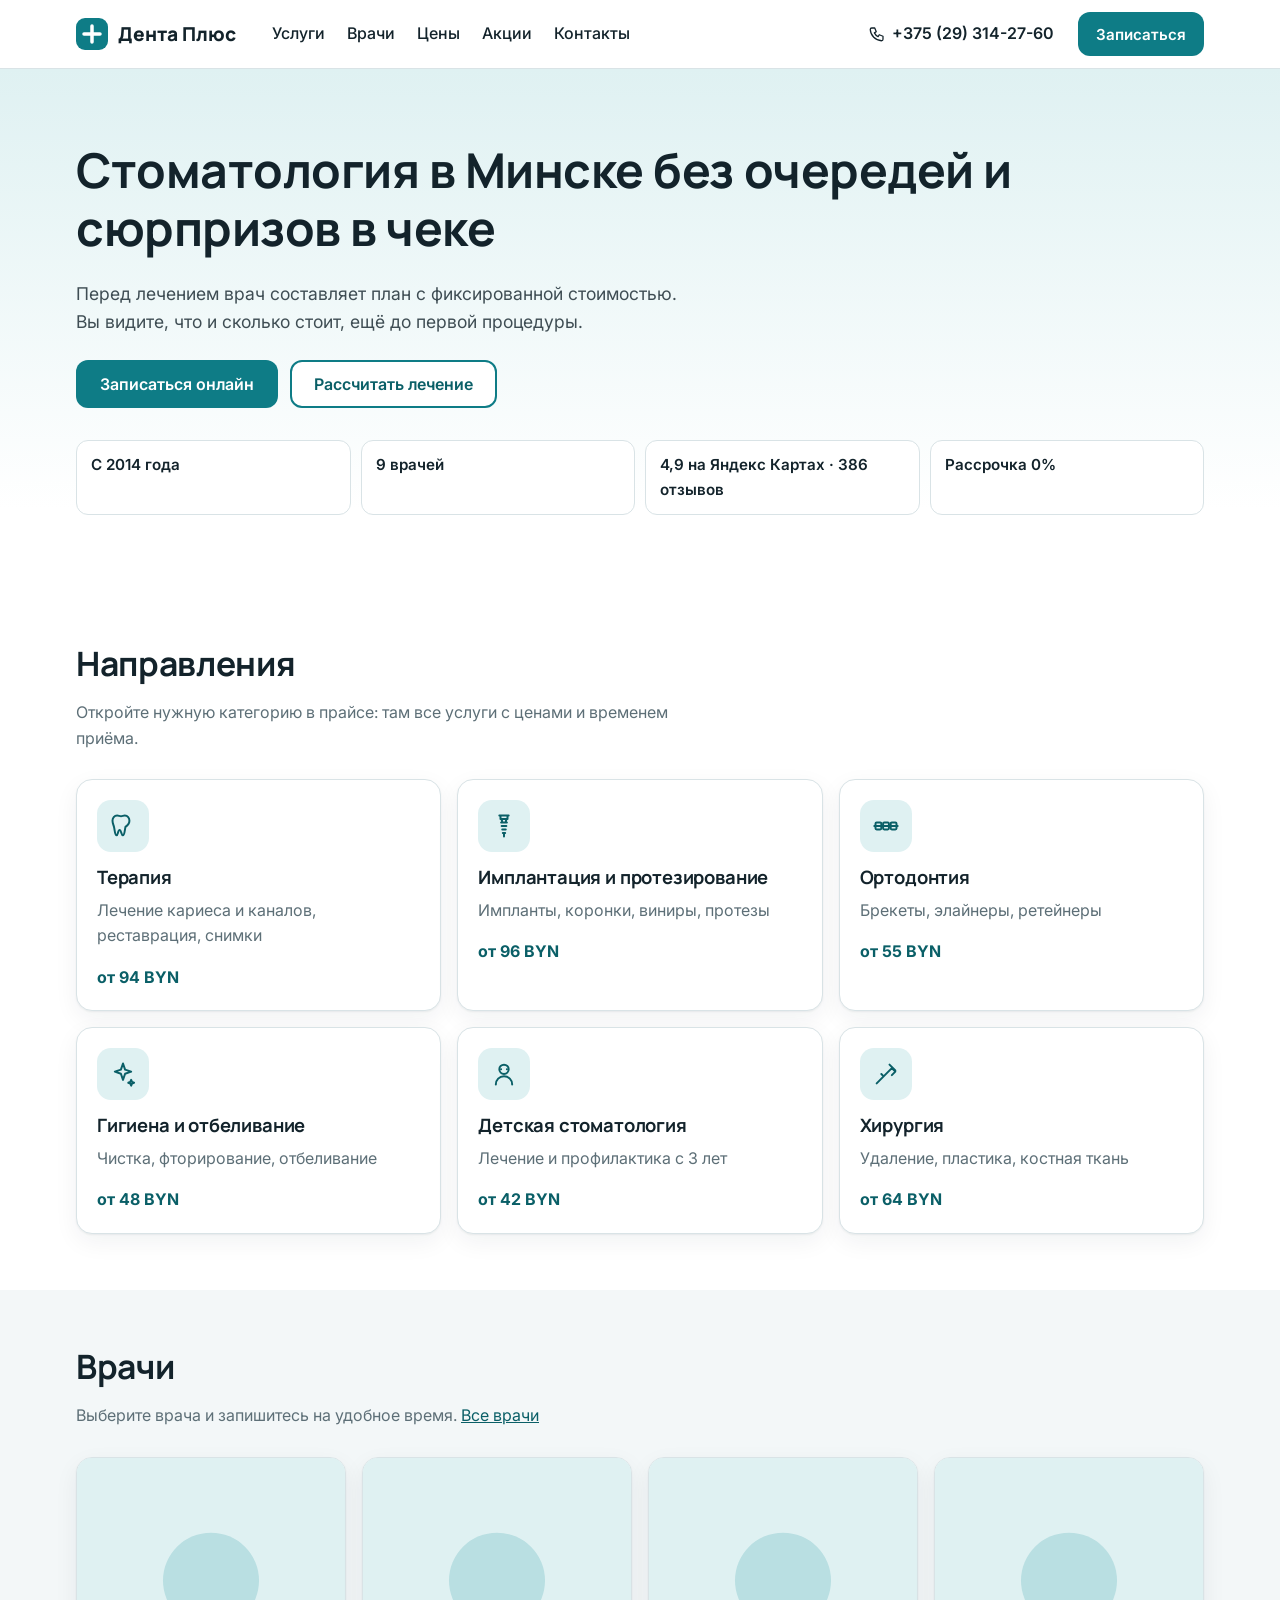
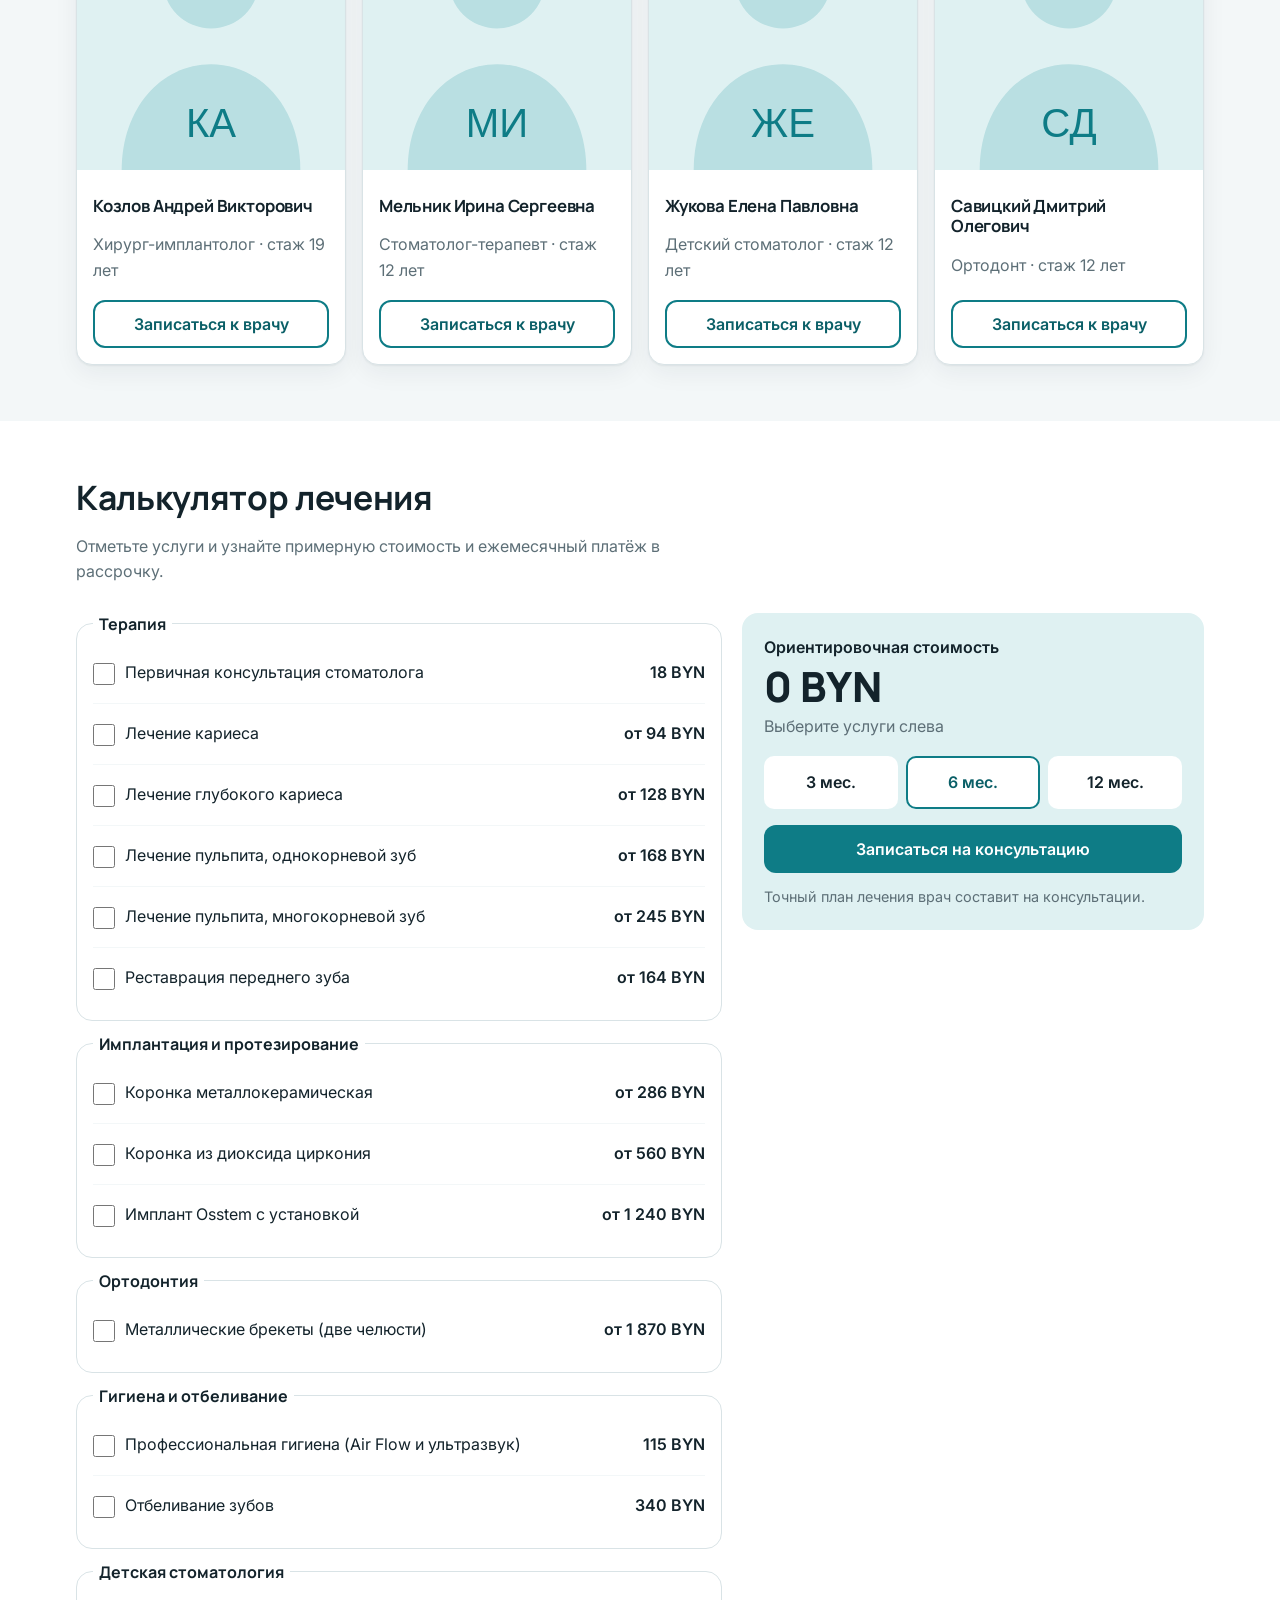
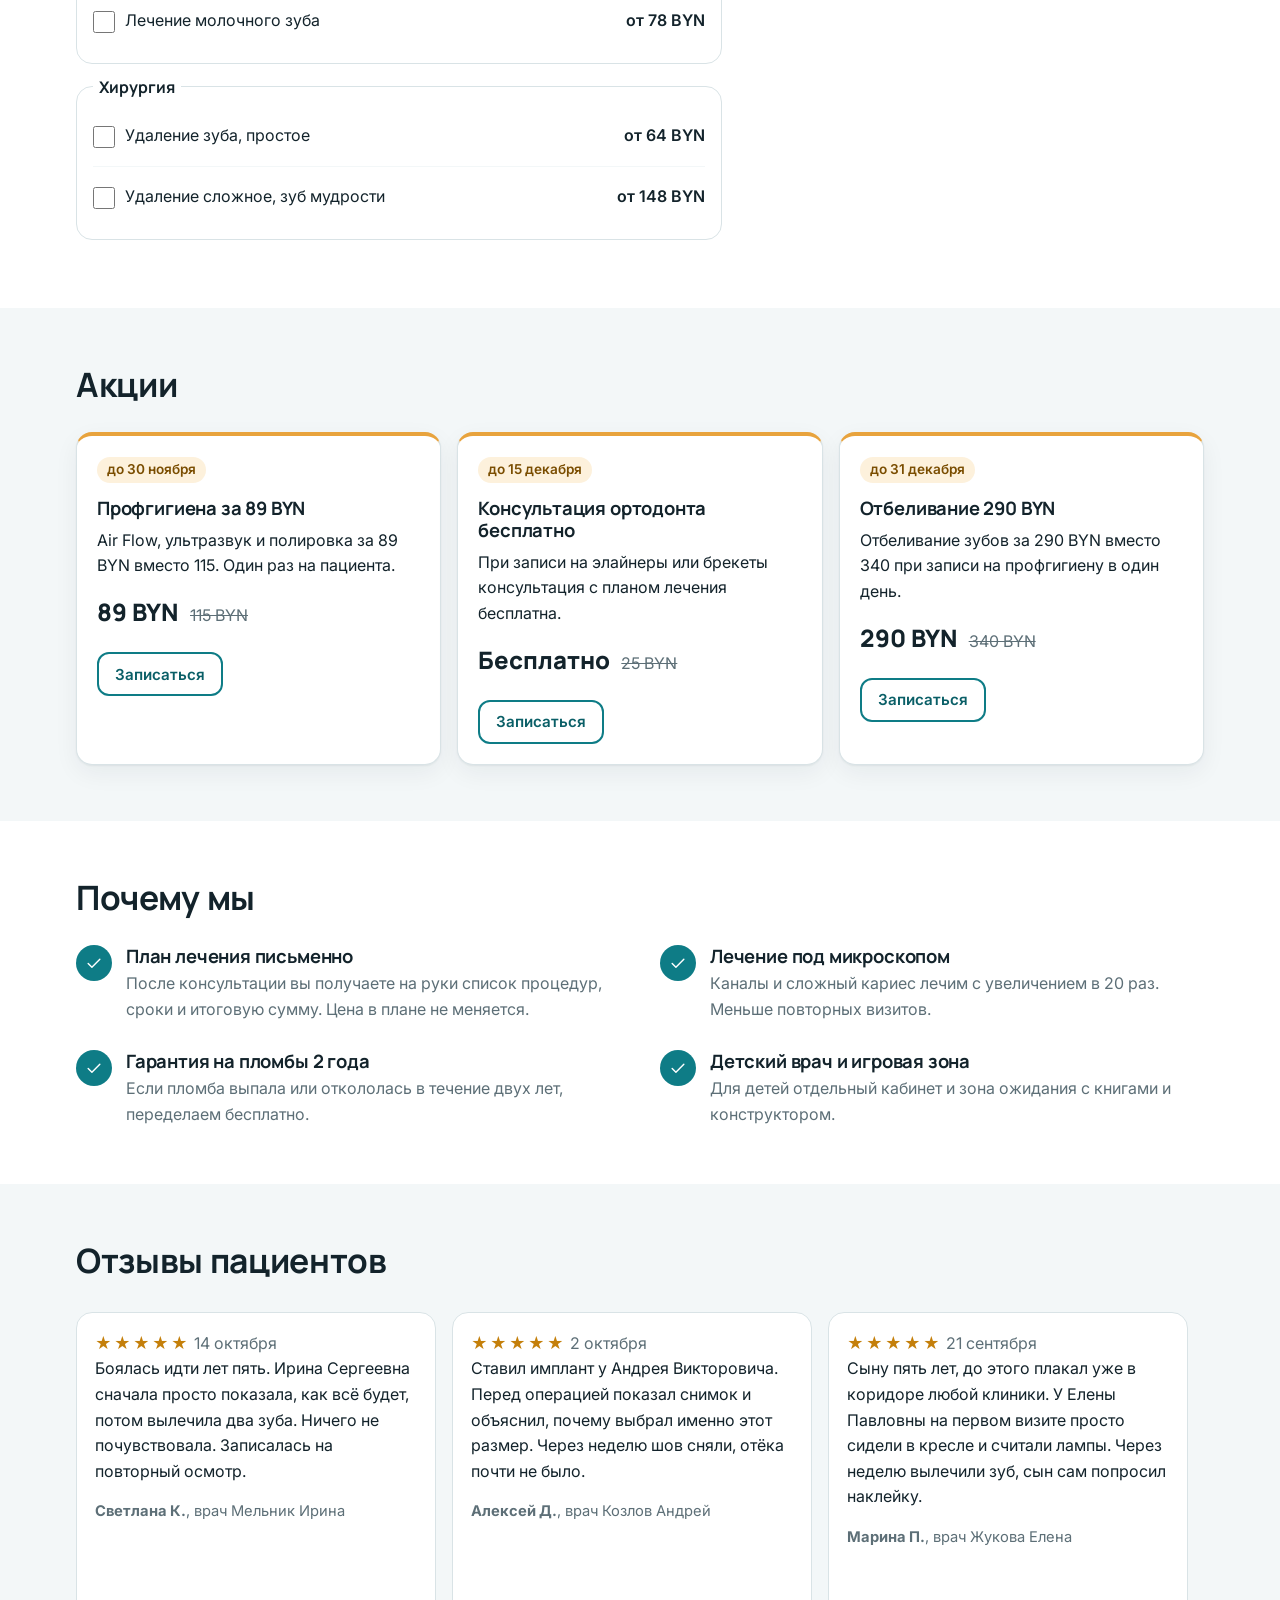
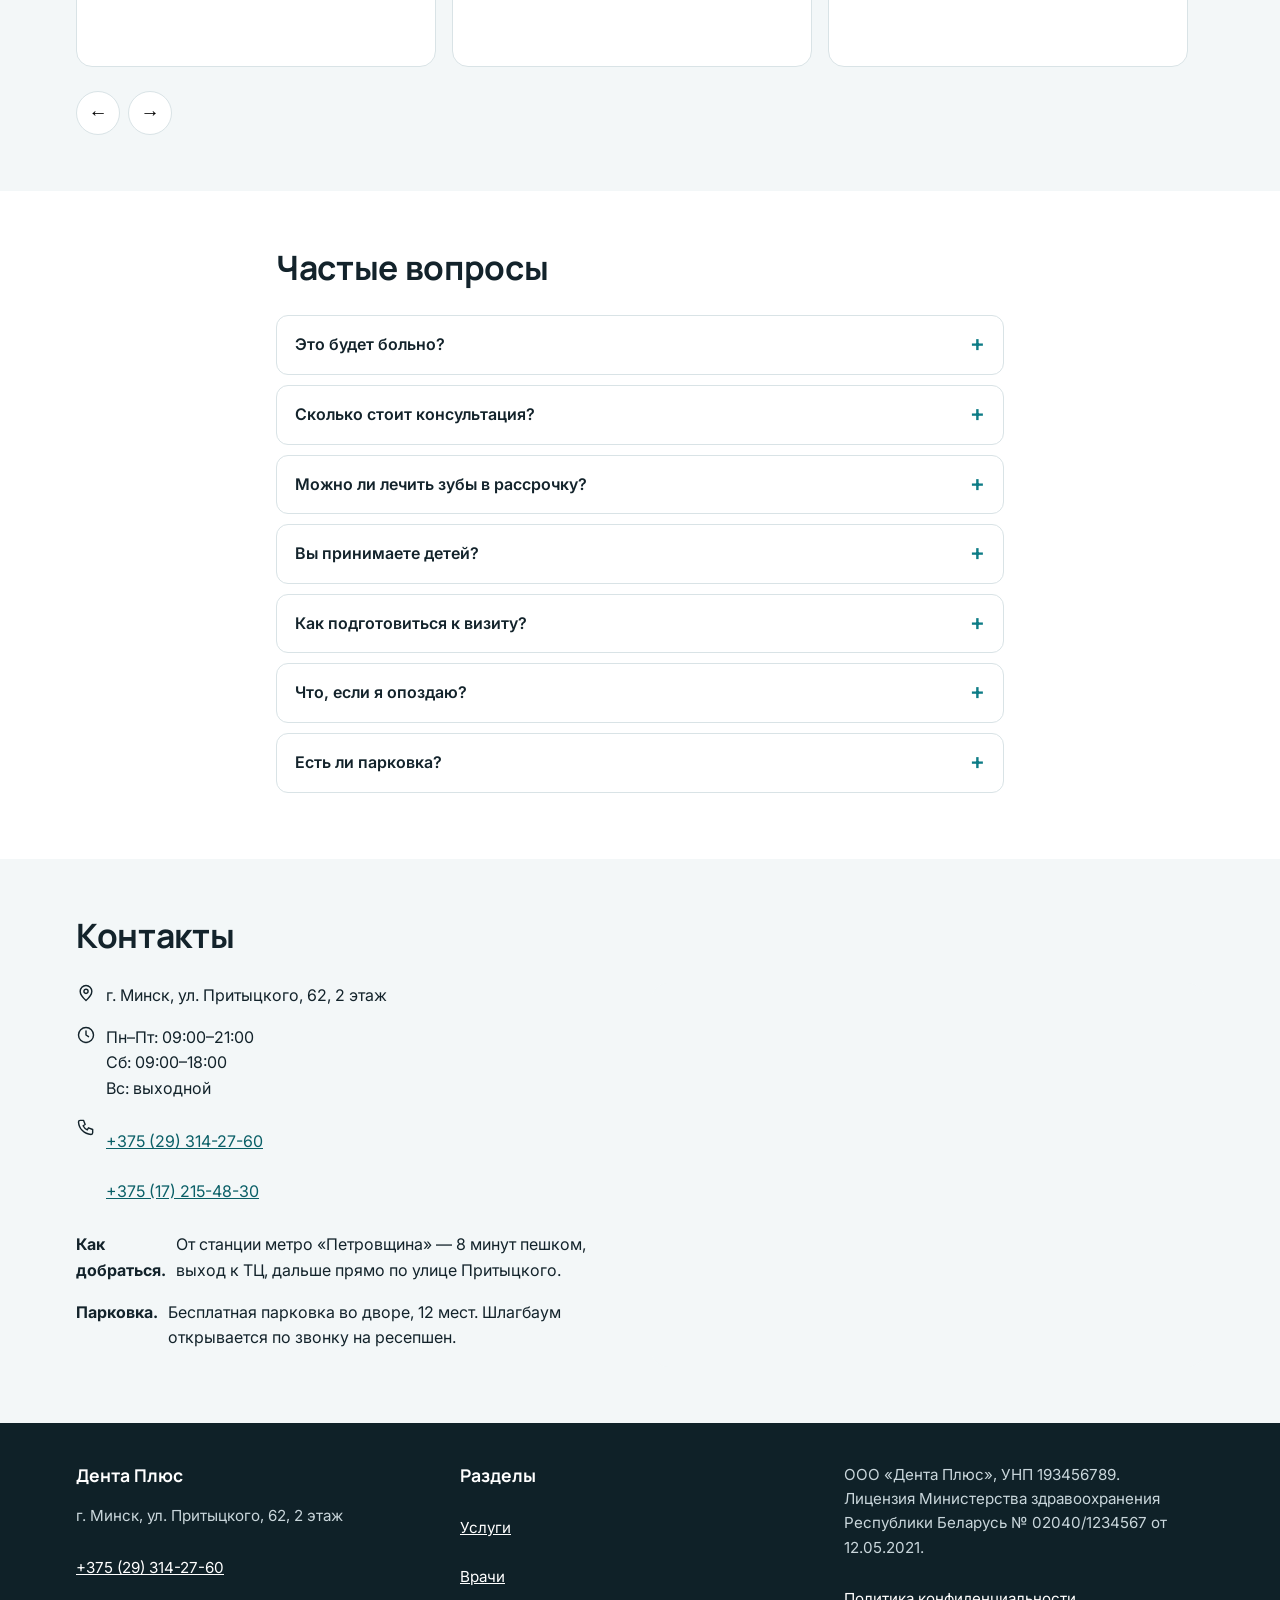
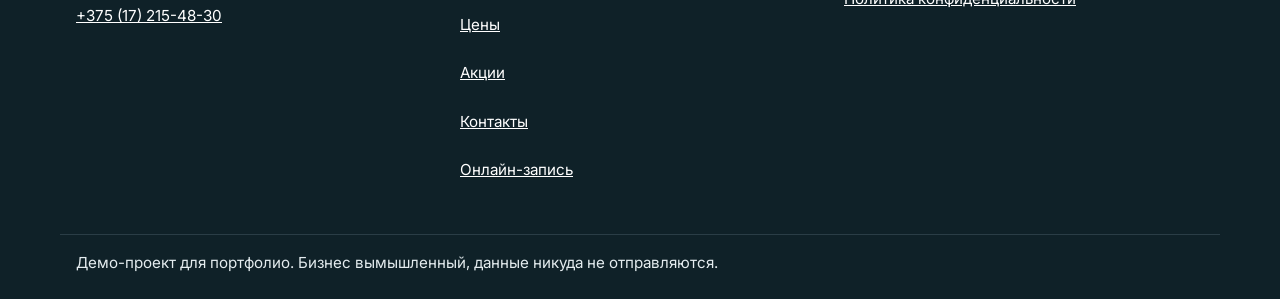
==== index.html @ 56df7155 "Дента Плюс: сайт стоматологии с онлайн-записью (демо)" ====
<!doctype html>
<html lang="ru">
<head>
<meta charset="utf-8">
<meta name="viewport" content="width=device-width, initial-scale=1">
<title>Стоматология в Минске «Дента Плюс»: запись онлайн, цены, рассрочка</title>
<meta name="description" content="Стоматологическая клиника в Минске: 9 врачей, прайс с ценами, калькулятор лечения и рассрочка 0%. Запишитесь онлайн к конкретному врачу.">
<link rel="canonical" href="https://nkorshun-dental.netlify.app/index.html">
<meta property="og:type" content="website">
<meta property="og:locale" content="ru_RU">
<meta property="og:site_name" content="Дента Плюс">
<meta property="og:title" content="Стоматология в Минске «Дента Плюс»: запись онлайн, цены, рассрочка">
<meta property="og:description" content="Стоматологическая клиника в Минске: 9 врачей, прайс с ценами, калькулятор лечения и рассрочка 0%. Запишитесь онлайн к конкретному врачу.">
<meta property="og:url" content="https://nkorshun-dental.netlify.app/index.html">
<meta property="og:image" content="https://images.unsplash.com/photo-1629909613654-28e377c37b09?auto=format&fit=crop&w=1200&h=630&q=75">
<meta name="theme-color" content="#0e7c86">
<link rel="icon" href="favicon.svg" type="image/svg+xml">
<link rel="preconnect" href="https://fonts.googleapis.com">
<link rel="preconnect" href="https://fonts.gstatic.com" crossorigin>
<link rel="stylesheet" href="https://fonts.googleapis.com/css2?family=Inter:wght@400;500;600&family=Manrope:wght@700;800&display=swap&subset=cyrillic">
<link rel="stylesheet" href="css/style.css">
<script type="application/ld+json">{"@context":"https://schema.org","@type":"Dentist","name":"Дента Плюс","url":"https://nkorshun-dental.netlify.app/","telephone":"+375293142760","address":{"@type":"PostalAddress","streetAddress":"ул. Притыцкого, 62","addressLocality":"Минск","addressCountry":"BY"},"geo":{"@type":"GeoCoordinates","latitude":53.9061,"longitude":27.4343},"openingHoursSpecification":[{"@type":"OpeningHoursSpecification","dayOfWeek":["Monday","Tuesday","Wednesday","Thursday","Friday"],"opens":"09:00","closes":"21:00"},{"@type":"OpeningHoursSpecification","dayOfWeek":"Saturday","opens":"09:00","closes":"18:00"}],"aggregateRating":{"@type":"AggregateRating","ratingValue":"4.9","reviewCount":"386"}}</script>
</head>
<body>
<div id="site-header"></div>
<main id="main">
<section class="hero">
  <div class="container">
    <h1>Стоматология в Минске без очередей и сюрпризов в чеке</h1>
    <p class="lead">Перед лечением врач составляет план с фиксированной стоимостью. Вы видите, что и сколько стоит, ещё до первой процедуры.</p>
    <div class="hero__actions">
      <a class="btn btn--primary" href="booking.html">Записаться онлайн</a>
      <a class="btn btn--outline" href="#calculator">Рассчитать лечение</a>
    </div>
    <ul class="badges">
      <li>С 2014 года</li><li>9 врачей</li><li>4,9 на Яндекс Картах · 386 отзывов</li><li>Рассрочка 0%</li>
    </ul>
  </div>
</section>
<section class="section" id="directions"><div class="container">
  <div class="section__head"><h2>Направления</h2><p class="muted">Откройте нужную категорию в прайсе: там все услуги с ценами и временем приёма.</p></div>
  <div class="grid grid--3" id="directions-list"></div>
</div></section>
<section class="section section--soft" id="doctors"><div class="container">
  <div class="section__head"><h2>Врачи</h2><p class="muted">Выберите врача и запишитесь на удобное время. <a href="doctors.html">Все врачи</a></p></div>
  <div class="grid grid--4" id="doctors-list"></div>
</div></section>
<section class="section" id="calculator"><div class="container">
  <div class="section__head"><h2>Калькулятор лечения</h2><p class="muted">Отметьте услуги и узнайте примерную стоимость и ежемесячный платёж в рассрочку.</p></div>
  <div class="calc" id="calc"></div>
</div></section>
<section class="section section--soft" id="promo"><div class="container">
  <div class="section__head"><h2>Акции</h2></div>
  <div class="grid grid--3" id="promo-list"></div>
</div></section>
<section class="section" id="why"><div class="container">
  <div class="section__head"><h2>Почему мы</h2></div>
  <ul class="why-list" id="why-list"></ul>
</div></section>
<section class="section section--soft" id="reviews"><div class="container">
  <div class="section__head"><h2>Отзывы пациентов</h2></div>
  <ul class="reviews" id="reviews-track" tabindex="0" aria-label="Отзывы, прокручивайте вбок"></ul>
  <div class="slider-nav"><button type="button" data-slide="-1" aria-label="Предыдущий отзыв">←</button><button type="button" data-slide="1" aria-label="Следующий отзыв">→</button></div>
</div></section>
<section class="section" id="faq"><div class="container" style="max-width:760px">
  <div class="section__head"><h2>Частые вопросы</h2></div>
  <div id="faq-list"></div>
</div></section>
<section class="section section--soft" id="contacts"><div class="container">
  <div class="section__head"><h2>Контакты</h2></div>
  <div class="contacts"><div class="contacts__info" id="contacts-info"></div>
  <iframe class="map" id="map" title="Карта: клиника «Дента Плюс» на улице Притыцкого" loading="lazy"></iframe></div>
</div></section>
</main>
<div id="site-footer"></div>
<script type="module" src="js/home.js"></script>
</body>
</html>
---- css/style.css ----
:root {
  --bg: #fff; --bg-soft: #f3f7f8; --text: #13232b; --muted: #5d6f77; --accent: #0e7c86; --accent-dark: #0a5f67;
  --accent-soft: #dff1f2; --warm: #e8a33d; --line: #d9e3e6; --danger: #b3261e; --radius: 16px;
  --shadow: 0 1px 2px rgba(19, 35, 43, .06), 0 8px 24px rgba(19, 35, 43, .06);
  --font-head: 'Manrope', system-ui, sans-serif; --font: 'Inter', system-ui, sans-serif;
}
*, *::before, *::after { box-sizing: border-box; }
html { scroll-behavior: smooth; scroll-padding-top: 84px; -webkit-text-size-adjust: 100%; }
body { margin: 0; font: 16px/1.6 var(--font); color: var(--text); background: var(--bg); overflow-x: hidden; }
img { max-width: 100%; height: auto; display: block; }
h1, h2, h3, h4 { font-family: var(--font-head); font-weight: 700; line-height: 1.2; margin: 0 0 .5em; letter-spacing: -.01em; }
h1 { font-size: clamp(1.9rem, 6vw, 3rem); }
h2 { font-size: clamp(1.5rem, 4vw, 2.1rem); }
h3, .h3 { font-size: 1.15rem; font-family: var(--font-head); font-weight: 700; margin: 1.4em 0 .5em; }
.h4 { font-size: 1rem; font-family: var(--font-head); }
p { margin: 0 0 1em; }
a { color: var(--accent-dark); }
.muted { color: var(--muted); }
.lead { font-size: 1.1rem; color: var(--muted); }
.container { width: 100%; max-width: 1160px; margin: 0 auto; padding: 0 16px; }
.section { padding: 56px 0; }
.section--soft { background: var(--bg-soft); }
.section--tight { padding: 32px 0 0; }
.section__head { max-width: 640px; margin-bottom: 28px; }
.icon { flex: none; }
:focus-visible { outline: 3px solid var(--accent); outline-offset: 2px; border-radius: 4px; }
.skip { position: absolute; left: -999px; top: 8px; background: var(--accent); color: #fff; padding: 12px 14px; z-index: 100; border-radius: 8px; }
.skip:focus { left: 8px; }

/* кнопки */
.btn { display: inline-flex; align-items: center; justify-content: center; gap: 8px; min-height: 48px; padding: 0 22px; border-radius: 12px; border: 2px solid transparent; font: 600 1rem var(--font); text-decoration: none; cursor: pointer; transition: background .15s, color .15s, border-color .15s; }
.btn--primary { background: var(--accent); color: #fff; }
.btn--primary:hover { background: var(--accent-dark); }
.btn--outline { background: #fff; color: var(--accent-dark); border-color: var(--accent); }
.btn--outline:hover { background: var(--accent-soft); }
.btn--sm { min-height: 44px; padding: 0 16px; font-size: .95rem; }
.btn--block { width: 100%; }
.btn[disabled] { background: #e3eaec; color: #6a7a81; border-color: transparent; cursor: not-allowed; }
.link-btn { background: none; border: 0; padding: 0; font: inherit; color: var(--accent-dark); text-decoration: underline; cursor: pointer; }

/* шапка */
.header { position: sticky; top: 0; z-index: 50; background: rgba(255, 255, 255, .96); border-bottom: 1px solid var(--line); backdrop-filter: blur(8px); }
.header__row { display: flex; align-items: center; gap: 12px; min-height: 68px; }
.logo { display: flex; align-items: center; gap: 10px; font: 800 1.2rem var(--font-head); color: var(--text); text-decoration: none; margin-right: auto; }
.nav { display: none; position: absolute; top: 100%; left: 0; right: 0; background: #fff; border-bottom: 1px solid var(--line); padding: 8px 16px 16px; flex-direction: column; }
.nav.is-open { display: flex; }
.nav a { padding: 12px 4px; color: var(--text); text-decoration: none; font-weight: 500; border-bottom: 1px solid var(--bg-soft); }
.nav a[aria-current="page"], .nav a:hover { color: var(--accent-dark); }
.header__phone { display: none; align-items: center; gap: 6px; color: var(--text); text-decoration: none; font-weight: 600; white-space: nowrap; }
.header__cta { display: none; }
.burger { width: 44px; height: 44px; border: 0; background: none; display: grid; place-content: center; gap: 5px; cursor: pointer; }
.burger span { width: 24px; height: 2px; background: var(--text); border-radius: 2px; }
@media (min-width: 480px) { .header__cta { display: inline-flex; } }
@media (min-width: 1024px) {
  .burger { display: none; }
  .nav, .nav.is-open { display: flex; position: static; flex-direction: row; gap: 22px; border: 0; padding: 0; background: none; }
  .nav a { border: 0; padding: 8px 0; }
  .logo { margin-right: 0; }
  .header__row { gap: 24px; }
  .nav { margin-right: auto; margin-left: 12px; }
  .header__phone { display: flex; }
}

/* hero */
.hero { padding: 40px 0 48px; background: linear-gradient(180deg, var(--accent-soft), #fff 85%); }
.hero p.lead { max-width: 620px; color: var(--text); opacity: .8; }
.hero__actions { display: flex; flex-wrap: wrap; gap: 12px; margin: 24px 0 32px; }
.badges { display: grid; grid-template-columns: 1fr 1fr; gap: 10px; list-style: none; padding: 0; margin: 0; }
.badges li { background: #fff; border: 1px solid var(--line); border-radius: 12px; padding: 12px 14px; font-weight: 600; font-size: .95rem; }
@media (min-width: 768px) { .badges { grid-template-columns: repeat(4, 1fr); } .hero { padding: 72px 0; } }

/* карточки */
.grid { display: grid; gap: 16px; }
@media (min-width: 480px) { .grid--3, .grid--4 { grid-template-columns: repeat(2, 1fr); } }
@media (min-width: 768px) { .grid--3 { grid-template-columns: repeat(3, 1fr); } .grid--4 { grid-template-columns: repeat(2, 1fr); } }
@media (min-width: 1024px) { .grid--4 { grid-template-columns: repeat(4, 1fr); } }
.card { background: #fff; border: 1px solid var(--line); border-radius: var(--radius); padding: 20px; box-shadow: var(--shadow); }
.card h3 { margin-top: 0; }
.card--link { text-decoration: none; color: inherit; display: block; transition: transform .15s, border-color .15s; }
.card--link:hover { border-color: var(--accent); transform: translateY(-2px); }
.card__icon { display: grid; place-items: center; width: 52px; height: 52px; border-radius: 14px; background: var(--accent-soft); color: var(--accent-dark); margin-bottom: 14px; }
.card__price { font-weight: 700; color: var(--accent-dark); margin: 8px 0 0; }
.doc { padding: 0 0 16px; overflow: hidden; display: flex; flex-direction: column; }
.doc > *:not(.doc__photo) { margin-left: 16px; margin-right: 16px; }
.doc__photo { width: 100%; aspect-ratio: 6 / 7; object-fit: cover; background: var(--accent-soft); }
.doc h2, .doc h3 { margin: 14px 16px 4px; font-size: 1.05rem; }
.doc h2 a, .doc h3 a { color: var(--text); text-decoration: none; }
.doc .btn { margin-top: auto; width: calc(100% - 32px); }
.doc p { flex: 1; }
.doc__photo--big { border-radius: var(--radius); max-width: 420px; }
.promo { border-top: 4px solid var(--warm); }
.promo__until { display: inline-block; background: #fdf1dc; color: #7a4d00; font-weight: 600; font-size: .85rem; padding: 2px 10px; border-radius: 999px; }
.promo__price { font: 800 1.5rem var(--font-head); }
.promo__price s { font: 400 1rem var(--font); color: var(--muted); margin-left: 6px; }
.why-list { list-style: none; padding: 0; margin: 0; display: grid; gap: 20px; }
.why { display: flex; gap: 14px; }
.why h3 { margin: 0 0 4px; }
.why p { margin: 0; color: var(--muted); }
.why__check { flex: none; display: grid; place-items: center; width: 36px; height: 36px; border-radius: 50%; background: var(--accent); color: #fff; }
@media (min-width: 768px) { .why-list { grid-template-columns: 1fr 1fr; gap: 28px 40px; } }

/* калькулятор */
.calc { display: grid; gap: 20px; }
.calc__group { border: 1px solid var(--line); border-radius: var(--radius); padding: 8px 16px 12px; margin: 0 0 12px; background: #fff; min-width: 0; }
.calc__group legend { font: 700 1rem var(--font-head); padding: 0 6px; }
.calc__row { display: grid; grid-template-columns: 1fr auto; gap: 4px 12px; align-items: center; padding: 8px 0; border-top: 1px solid var(--bg-soft); }
.calc__row:first-of-type { border-top: 0; }
.calc__price { font-weight: 600; white-space: nowrap; }
.qty { grid-column: 1 / -1; display: inline-flex; align-items: center; gap: 4px; }
.qty[hidden] { display: none; }
.qty button { width: 44px; height: 44px; border-radius: 10px; border: 1px solid var(--line); background: #fff; font-size: 1.2rem; cursor: pointer; }
.qty output { min-width: 32px; text-align: center; font-weight: 700; }
.check { display: flex; gap: 10px; align-items: center; min-height: 44px; cursor: pointer; }
.check input { width: 22px; height: 22px; margin: 2px 0 0; accent-color: var(--accent); flex: none; }
.calc__result { background: var(--accent-soft); border-radius: var(--radius); padding: 22px; align-self: start; }
.calc__label { margin: 0; font-weight: 600; }
.calc__total { font: 800 2.6rem/1.1 var(--font-head); margin: 4px 0; }
.calc__months { display: grid; grid-template-columns: repeat(3, 1fr); gap: 8px; margin: 16px 0; }
.seg { cursor: pointer; }
.seg input { position: absolute; opacity: 0; }
.seg span { display: block; text-align: center; padding: 12px 4px; min-height: 44px; box-sizing: border-box; border-radius: 10px; background: #fff; border: 2px solid transparent; font-weight: 600; }
.seg input:checked + span { border-color: var(--accent); color: var(--accent-dark); }
.seg input:focus-visible + span { outline: 3px solid var(--accent); outline-offset: 2px; }
.calc__monthly { font: 700 1.5rem var(--font-head); margin: 0 0 4px; }
.calc__monthly small { font: 400 .9rem var(--font); }
.calc__hint { font-size: .9rem; margin: 12px 0 0; }
@media (min-width: 1024px) { .calc { grid-template-columns: 1.4fr 1fr; align-items: start; } .calc__result { position: sticky; top: 90px; } }

/* отзывы */
.reviews { display: flex; gap: 16px; overflow-x: auto; scroll-snap-type: x mandatory; padding: 4px 2px 16px; list-style: none; margin: 0; scrollbar-width: thin; }
.review { flex: 0 0 min(86%, 360px); scroll-snap-align: start; background: #fff; border: 1px solid var(--line); border-radius: var(--radius); padding: 18px; }
.reviews-grid { list-style: none; padding: 0; margin: 0; display: grid; gap: 16px; }
@media (min-width: 768px) { .reviews-grid { grid-template-columns: 1fr 1fr; } }
.review__who { font-size: .92rem; color: var(--muted); margin: 0; }
.review__reply { background: var(--bg-soft); border-radius: 10px; padding: 10px 12px; font-size: .92rem; margin: 10px 0 0; }
.stars { color: #c47f0a; letter-spacing: 2px; }
.slider-nav { display: flex; gap: 8px; margin-top: 8px; }
.slider-nav button { width: 44px; height: 44px; border-radius: 50%; border: 1px solid var(--line); background: #fff; font-size: 1.2rem; cursor: pointer; }

/* FAQ */
.faq { border: 1px solid var(--line); border-radius: 12px; background: #fff; margin-bottom: 10px; }
.faq summary { cursor: pointer; padding: 16px 18px; font-weight: 600; list-style: none; display: flex; justify-content: space-between; gap: 12px; }
.faq summary::after { content: '+'; font-size: 1.4rem; line-height: 1; color: var(--accent); }
.faq[open] summary::after { content: '−'; }
.faq p { padding: 0 18px; margin: 0 0 16px; color: var(--muted); }

/* контакты */
.contacts { display: grid; gap: 24px; }
.contacts__info p { display: flex; gap: 10px; align-items: flex-start; }
.contacts__info p > span { flex: 1; }
.map { width: 100%; height: 320px; border: 0; border-radius: var(--radius); background: var(--bg-soft); }
@media (min-width: 768px) { .contacts { grid-template-columns: 1fr 1fr; } .map { height: 100%; min-height: 360px; } }

/* футер */
.footer { background: #0f2128; color: #c9d6db; padding: 40px 0 24px; font-size: .95rem; }
.footer a, .footer .link-btn { color: #fff; }
.footer__grid { display: grid; gap: 24px; }
.footer__title { font: 700 1.1rem var(--font-head); color: #fff; }
.footer__demo { border-top: 1px solid #2a3d46; margin-top: 24px; padding-top: 16px; color: #e4ecef; }
.footer__demo p { margin: 0; }
@media (min-width: 768px) { .footer__grid { grid-template-columns: repeat(3, 1fr); } }
.modal { max-width: 520px; width: calc(100% - 32px); border: 0; border-radius: var(--radius); padding: 24px; }
.modal::backdrop { background: rgba(19, 35, 43, .5); }

/* внутренние страницы */
.page-head { background: var(--bg-soft); padding: 36px 0 28px; }
.page-head p { margin: 0; }
.page-body { padding: 28px 0 64px; }
.toolbar { display: grid; gap: 12px; margin-bottom: 20px; }
@media (min-width: 768px) { .toolbar { grid-template-columns: 2fr 1fr; } }
.field { margin: 0 0 18px; border: 0; padding: 0; min-width: 0; }
.field label, .field legend { display: block; font-weight: 600; margin-bottom: 6px; padding: 0; }
.field .check { font-weight: 400; }
input[type="text"], input[type="search"], input[type="tel"], input[type="date"], select, textarea { width: 100%; min-height: 48px; padding: 10px 14px; border: 1.5px solid #9fb2b9; border-radius: 12px; font: inherit; background: #fff; color: var(--text); }
textarea { resize: vertical; }
input[aria-invalid="true"] { border-color: var(--danger); }
.error { color: var(--danger); font-size: .9rem; margin: 4px 0 0; min-height: 0; }
.error:empty { display: none; }
.counter { display: block; text-align: right; font-size: .85rem; color: var(--muted); }
.radio { display: inline-flex; align-items: center; gap: 8px; margin-right: 18px; font-weight: 400 !important; min-height: 40px; }
.radio input { width: 20px; height: 20px; accent-color: var(--accent); }
.cat { border: 1px solid var(--line); border-radius: var(--radius); margin-bottom: 12px; background: #fff; }
.cat > summary { cursor: pointer; padding: 16px 18px; font: 700 1.1rem var(--font-head); display: flex; justify-content: space-between; }
.prices { list-style: none; margin: 0; padding: 0 18px 8px; }
.price-row { display: grid; grid-template-columns: 1fr auto; gap: 6px 14px; align-items: center; padding: 12px 0; border-top: 1px solid var(--bg-soft); }
.price-row p { margin: 0; }
.price-row__name { font-weight: 500; }
.price-row__price { font-weight: 700; white-space: nowrap; text-align: right; }
.price-row .btn { grid-column: 1 / -1; }
@media (min-width: 768px) { .price-row { grid-template-columns: 1fr 140px auto; } .price-row .btn { grid-column: auto; } }
mark { background: #fbe3b0; color: inherit; border-radius: 3px; padding: 0 1px; }
.empty, .empty-inline { text-align: center; padding: 40px 16px; background: var(--bg-soft); border-radius: var(--radius); }
.empty-inline { padding: 20px; }
.doc-page { display: grid; gap: 28px; margin-bottom: 8px; }
@media (min-width: 768px) { .doc-page { grid-template-columns: 340px 1fr; } }
.plain { padding-left: 20px; margin: 0 0 1em; }
.plain--muted { color: var(--muted); }
.chips { list-style: none; padding: 0; margin: 0 0 1em; display: flex; flex-wrap: wrap; gap: 8px; }
.chip { display: inline-block; padding: 10px 14px; border-radius: 999px; background: var(--accent-soft); color: var(--accent-dark); text-decoration: none; font-weight: 600; }

/* запись */
.stepper { display: flex; list-style: none; margin: 0 0 24px; padding: 0; gap: 6px; }
.stepper li { flex: 1; display: flex; flex-direction: column; align-items: center; gap: 6px; text-align: center; font-size: .82rem; color: var(--muted); border-top: 4px solid var(--line); padding-top: 8px; }
.stepper li.is-current { border-color: var(--accent); color: var(--text); font-weight: 600; }
.stepper li.is-done { border-color: var(--accent); }
.stepper__n { display: none; }
.panel { max-width: 760px; margin: 0 auto; background: #fff; border: 1px solid var(--line); border-radius: var(--radius); padding: 20px; box-shadow: var(--shadow); }
.panel h2:focus { outline: none; }
.opt-group { border: 0; padding: 0; margin: 0 0 16px; min-width: 0; }
.opt-group legend { font: 700 .95rem var(--font-head); color: var(--muted); margin-bottom: 8px; padding: 0; }
.opt { width: 100%; display: flex; align-items: center; justify-content: space-between; gap: 12px; text-align: left; padding: 12px 14px; margin-bottom: 8px; background: #fff; border: 1.5px solid var(--line); border-radius: 12px; font: inherit; color: inherit; cursor: pointer; }
.opt:hover { border-color: var(--accent); }
.opt[aria-pressed="true"] { border-color: var(--accent); background: var(--accent-soft); box-shadow: inset 0 0 0 1px var(--accent); }
.opt__main { min-width: 0; overflow-wrap: anywhere; }
.opt__main small { display: block; color: var(--muted); font-size: .88rem; }
.opt__price { font-weight: 700; white-space: nowrap; }
.opt--doc { justify-content: flex-start; }
.avatar { flex: none; width: 56px; height: 56px; border-radius: 50%; object-fit: cover; background: var(--accent-soft); display: grid; place-items: center; font-weight: 700; color: var(--accent-dark); }
.note { background: var(--bg-soft); padding: 10px 14px; border-radius: 10px; }
.actions { display: flex; justify-content: space-between; gap: 12px; margin-top: 20px; }
.actions--wrap { flex-wrap: wrap; justify-content: flex-start; }
.cal { display: grid; grid-template-columns: repeat(7, 1fr); gap: 6px; margin: 12px 0 20px; }
.cal__h { text-align: center; font-size: .8rem; color: var(--muted); font-weight: 600; }
.cal__day { min-height: 52px; border-radius: 10px; border: 1.5px solid var(--line); background: #fff; font: 600 1rem var(--font); cursor: pointer; display: flex; flex-direction: column; align-items: center; justify-content: center; line-height: 1.1; }
.cal__day small { font-size: .65rem; font-weight: 500; color: var(--muted); }
.cal__day:hover:not([disabled]) { border-color: var(--accent); }
.cal__day[aria-pressed="true"] { background: var(--accent); border-color: var(--accent); color: #fff; }
.cal__day[aria-pressed="true"] small { color: #fff; }
.cal__day[disabled] { background: var(--bg-soft); color: #7a8a91; cursor: not-allowed; text-decoration: line-through; }
.slots { display: grid; grid-template-columns: repeat(auto-fill, minmax(76px, 1fr)); gap: 8px; }
.slot { min-height: 44px; border-radius: 10px; border: 1.5px solid var(--line); background: #fff; font: 600 1rem var(--font); cursor: pointer; }
.slot:hover:not([disabled]) { border-color: var(--accent); }
.slot[aria-pressed="true"] { background: var(--accent); color: #fff; border-color: var(--accent); }
.slot[disabled] { background: var(--bg-soft); color: #7a8a91; cursor: not-allowed; text-decoration: line-through; }
.summary { margin: 16px 0; border: 1px solid var(--line); border-radius: 12px; overflow: hidden; }
.summary div { display: grid; grid-template-columns: 110px 1fr; gap: 10px; padding: 10px 14px; border-top: 1px solid var(--bg-soft); }
.summary div:first-child { border-top: 0; }
.summary dt { color: var(--muted); }
.summary dd { margin: 0; font-weight: 500; }
.success { text-align: center; }
.success .summary { text-align: left; }
.success__icon { display: inline-grid; place-items: center; width: 64px; height: 64px; border-radius: 50%; background: var(--accent); color: #fff; font-size: 2rem; margin-bottom: 8px; }
.success .actions { justify-content: center; }
.demo-note { font-size: .85rem; color: var(--muted); text-align: center; margin: 16px 0 0; }
.notfound { text-align: center; padding: 80px 0; }
.notfound .num { font: 800 5rem var(--font-head); color: var(--accent); margin: 0; }

@media (min-width: 480px) { .stepper__n { display: inline-grid; place-items: center; width: 28px; height: 28px; border-radius: 50%; background: var(--line); font-weight: 700; } .stepper li.is-current .stepper__n, .stepper li.is-done .stepper__n { background: var(--accent); color: #fff; } .panel { padding: 28px; } }
@media (prefers-reduced-motion: reduce) { *, *::before, *::after { transition: none !important; scroll-behavior: auto !important; animation: none !important; } }

/* QA: крупные зоны нажатия на телефоне, калькулятор не шире экрана */
.logo { min-height: 44px; }
.doc h2 a, .doc h3 a { display: inline-block; padding: 12px 0; }
.footer a, .footer .link-btn { display: inline-block; padding: 12px 0; min-width: 44px; }
.contacts__info a { display: inline-block; padding: 12px 0; }
.calc > *, .calc__list, .calc__row > * { min-width: 0; }
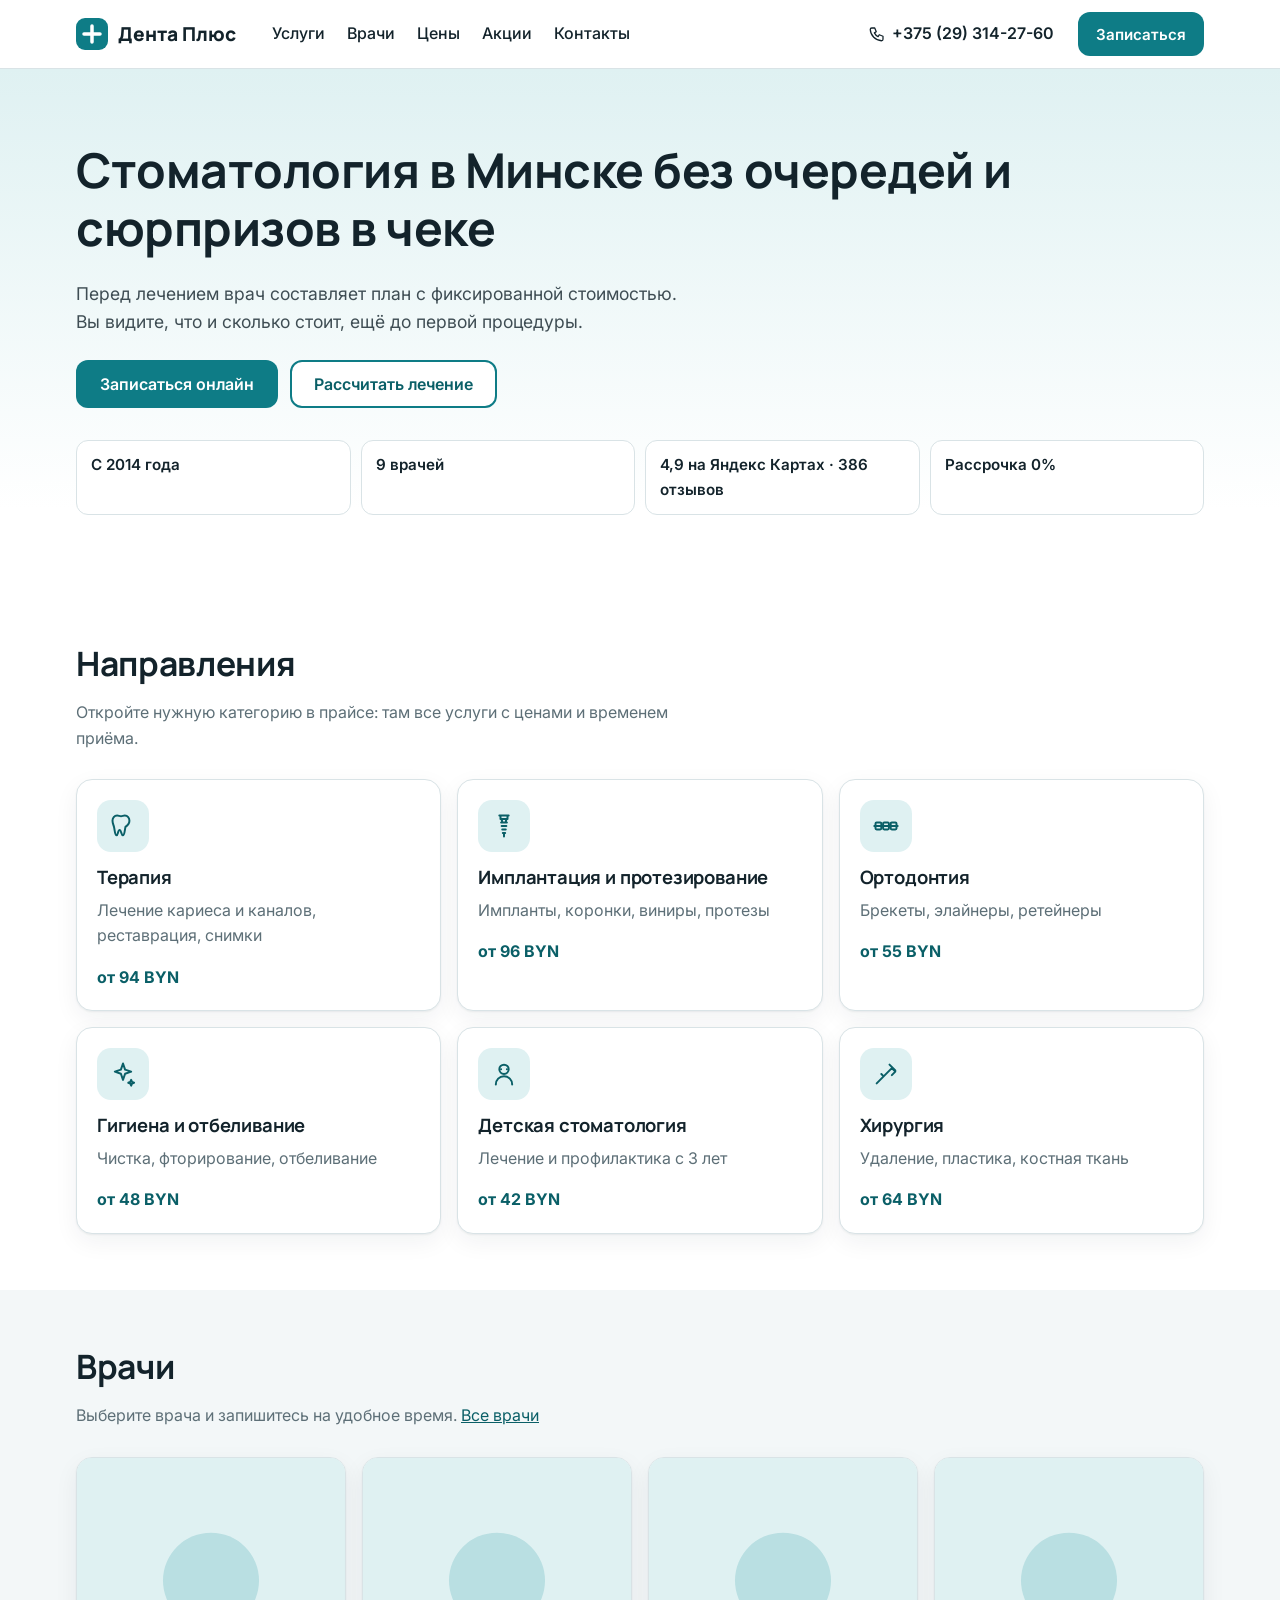
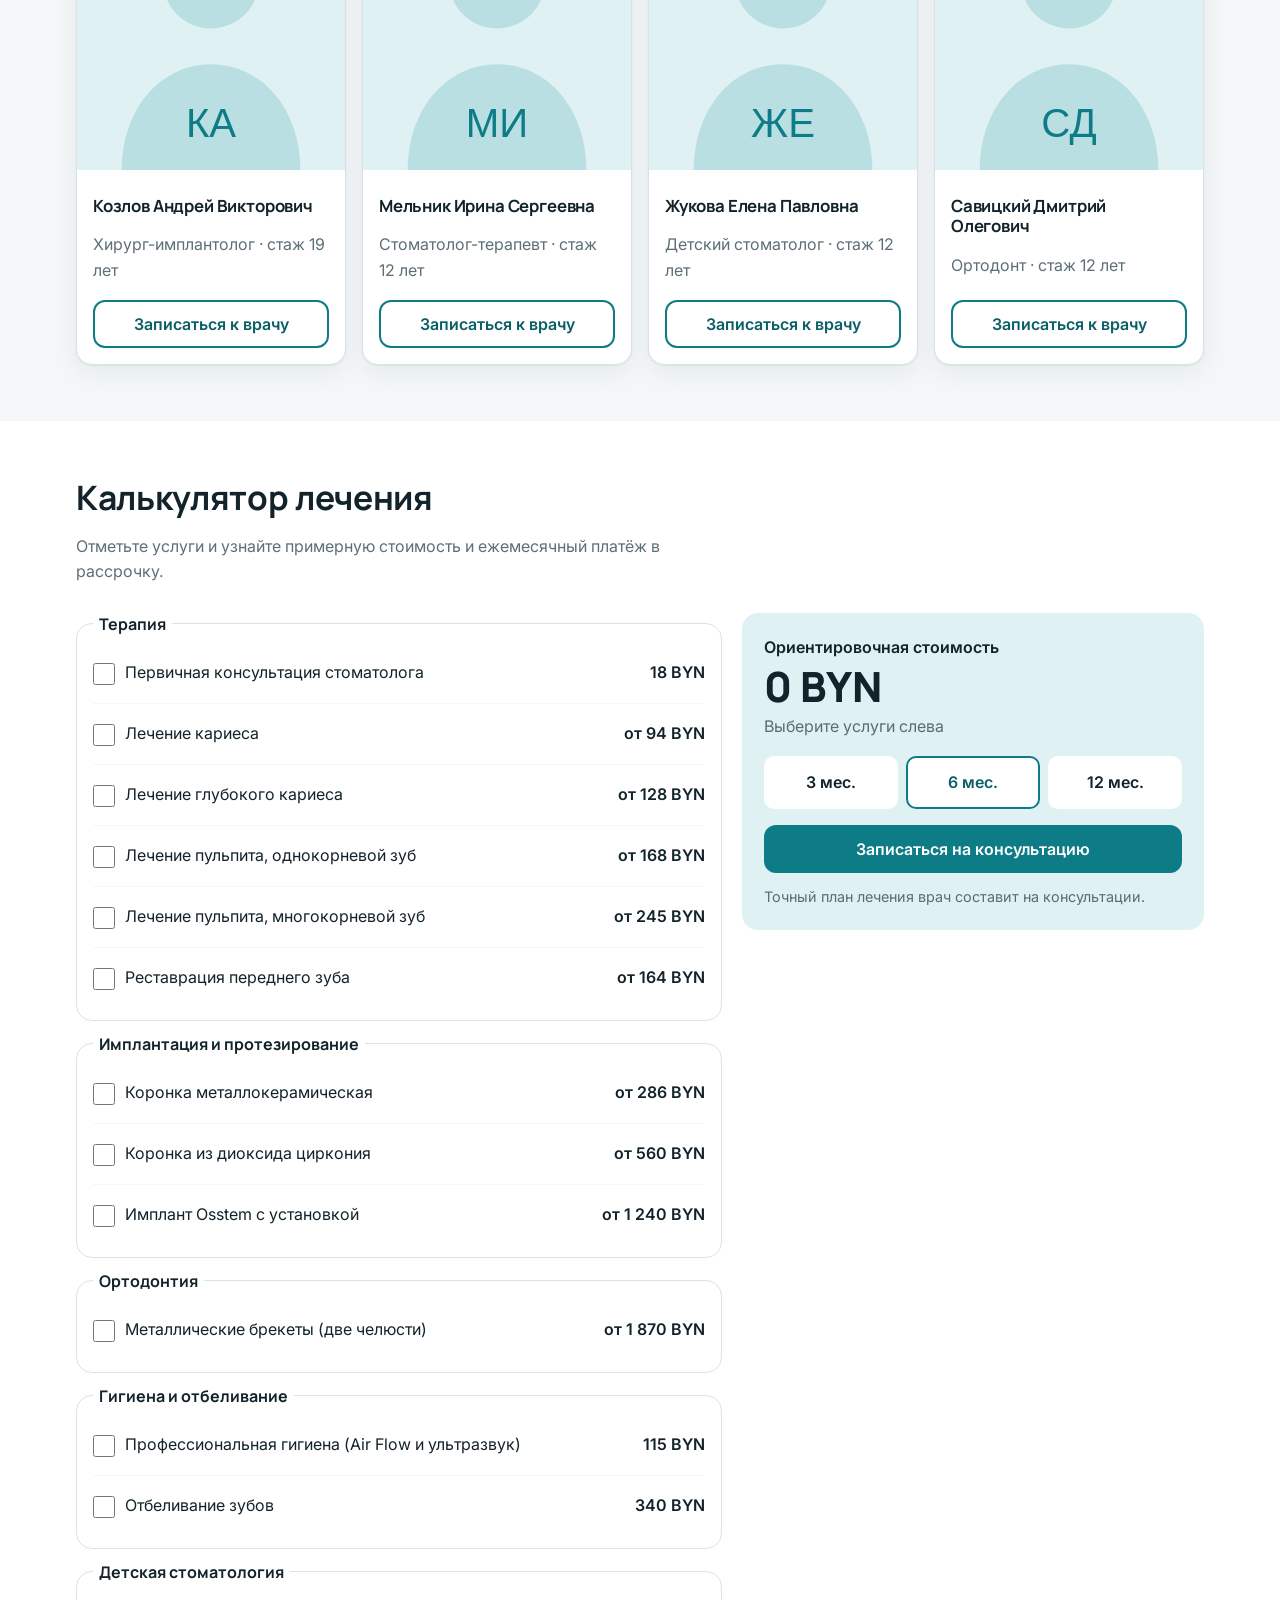
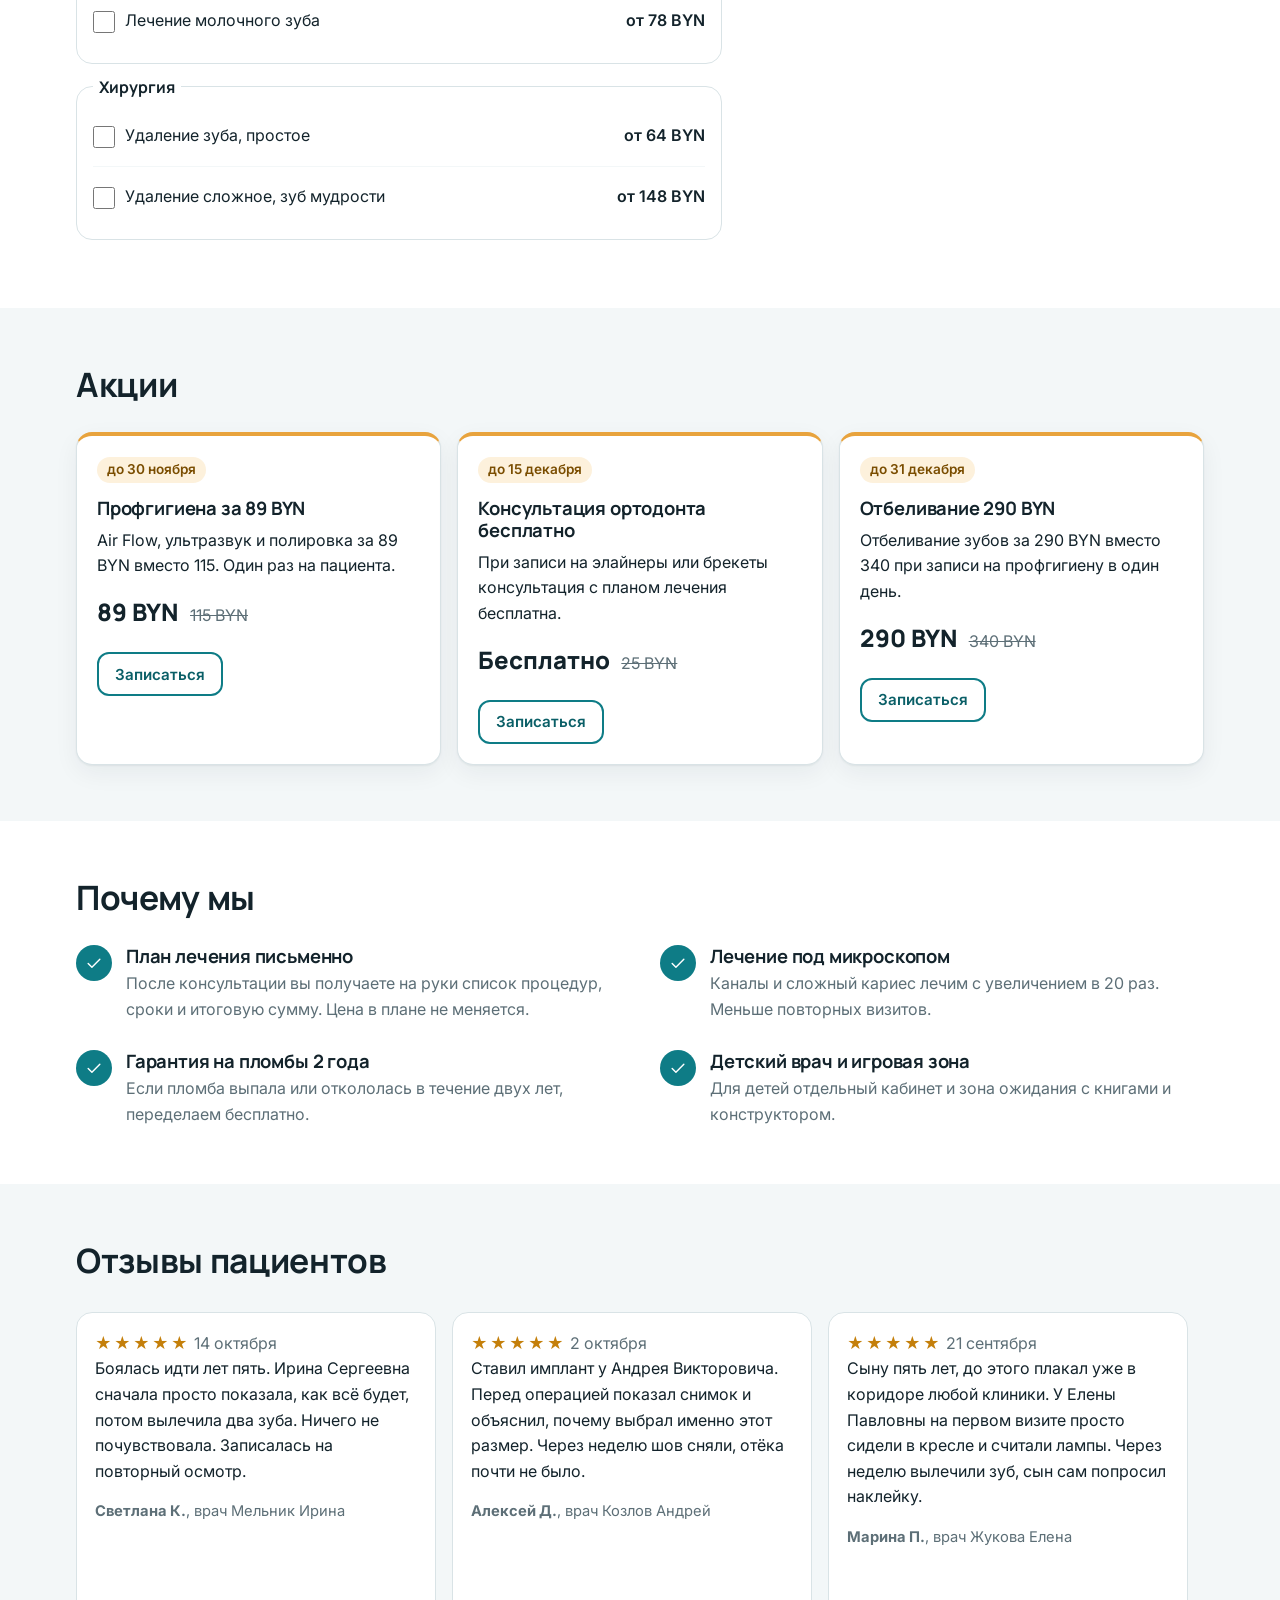
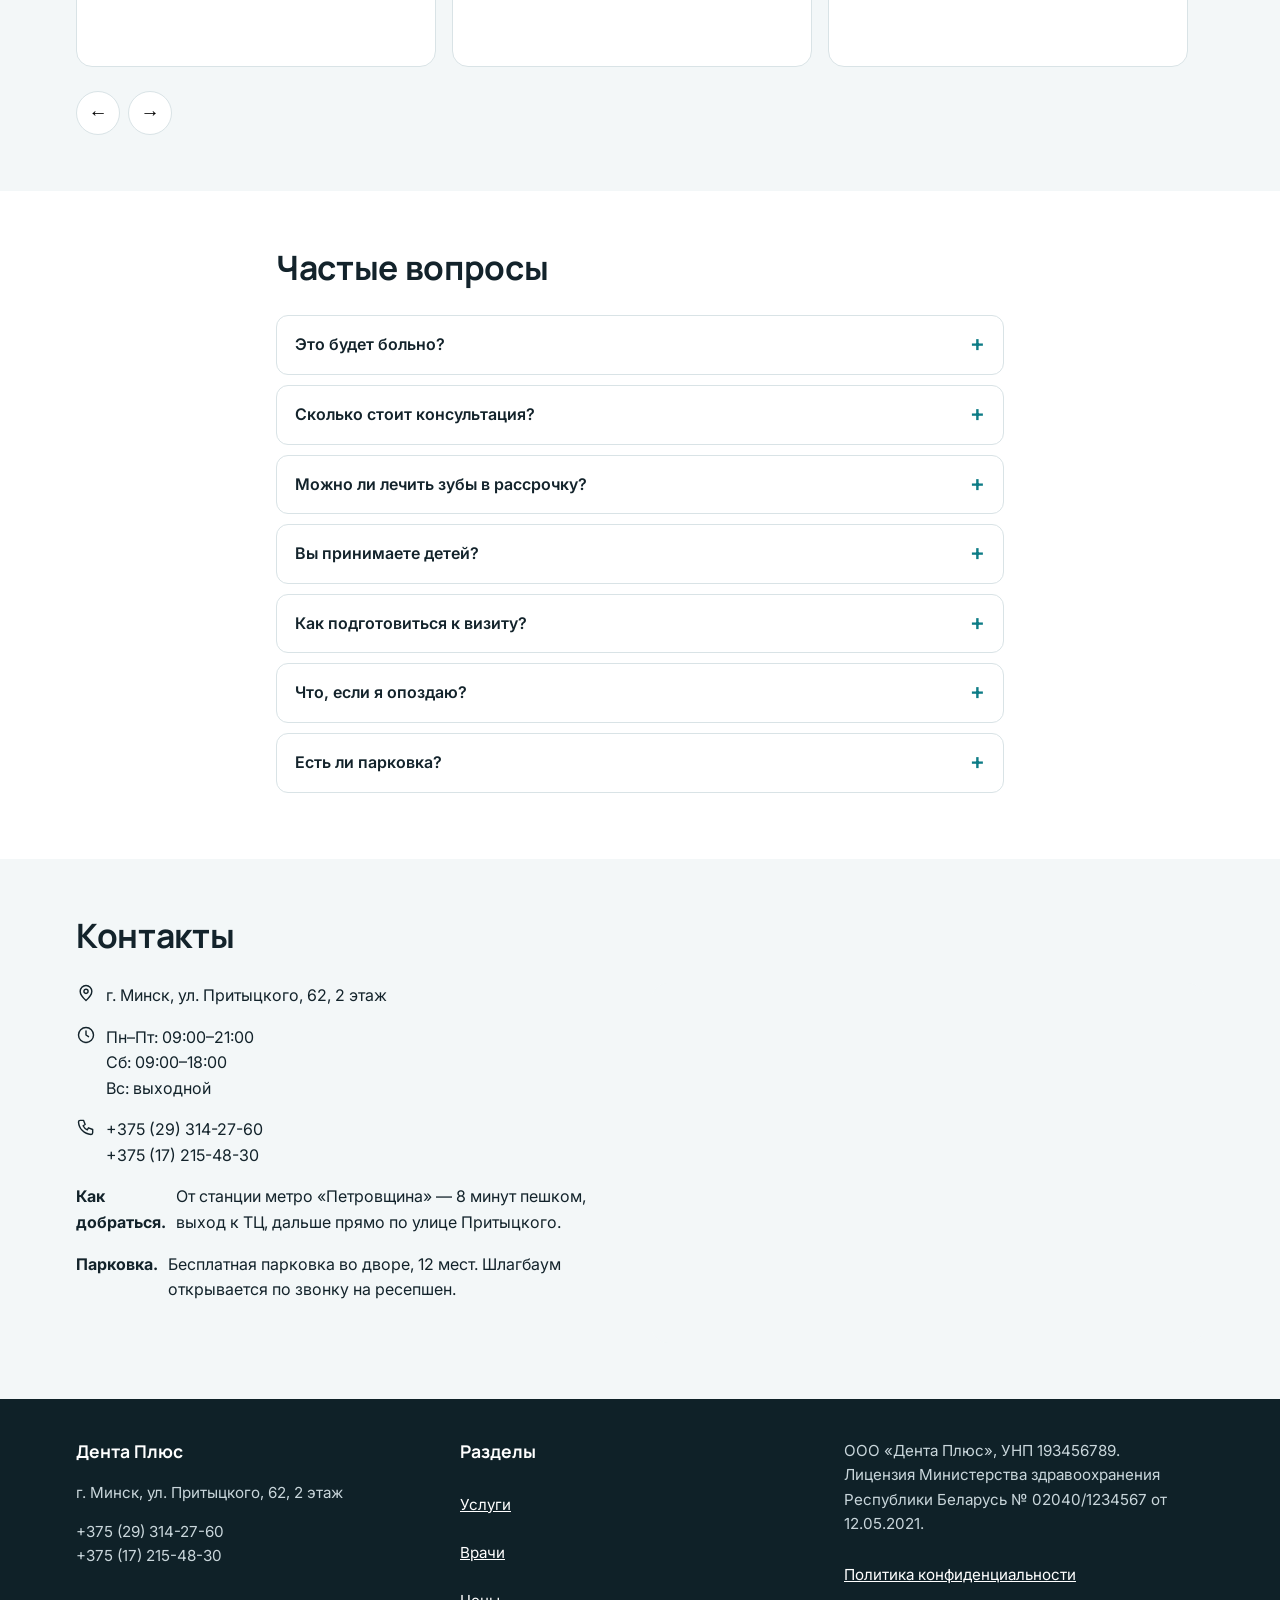
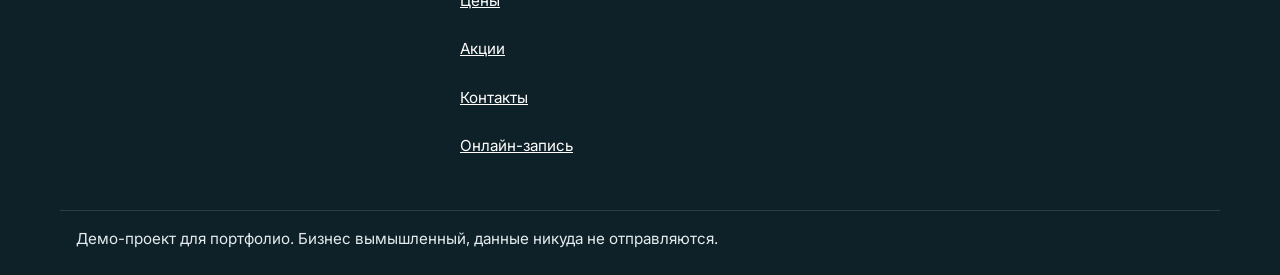
==== commit 442579f7: "Шапка и футер сразу в HTML (scripts/inline-layout.mjs), CLS 0.40 → 0.05; контраст подсказок калькуля" ====
--- a/index.html
+++ b/index.html
@@ -5,13 +5,13 @@
 <meta name="viewport" content="width=device-width, initial-scale=1">
 <title>Стоматология в Минске «Дента Плюс»: запись онлайн, цены, рассрочка</title>
 <meta name="description" content="Стоматологическая клиника в Минске: 9 врачей, прайс с ценами, калькулятор лечения и рассрочка 0%. Запишитесь онлайн к конкретному врачу.">
-<link rel="canonical" href="https://nkorshun-dental.netlify.app/index.html">
+<link rel="canonical" href="https://nkorshun.dev/denta-plus/index.html">
 <meta property="og:type" content="website">
 <meta property="og:locale" content="ru_RU">
 <meta property="og:site_name" content="Дента Плюс">
 <meta property="og:title" content="Стоматология в Минске «Дента Плюс»: запись онлайн, цены, рассрочка">
 <meta property="og:description" content="Стоматологическая клиника в Минске: 9 врачей, прайс с ценами, калькулятор лечения и рассрочка 0%. Запишитесь онлайн к конкретному врачу.">
-<meta property="og:url" content="https://nkorshun-dental.netlify.app/index.html">
+<meta property="og:url" content="https://nkorshun.dev/denta-plus/index.html">
 <meta property="og:image" content="https://images.unsplash.com/photo-1629909613654-28e377c37b09?auto=format&fit=crop&w=1200&h=630&q=75">
 <meta name="theme-color" content="#0e7c86">
 <link rel="icon" href="favicon.svg" type="image/svg+xml">
@@ -19,10 +19,25 @@
 <link rel="preconnect" href="https://fonts.gstatic.com" crossorigin>
 <link rel="stylesheet" href="https://fonts.googleapis.com/css2?family=Inter:wght@400;500;600&family=Manrope:wght@700;800&display=swap&subset=cyrillic">
 <link rel="stylesheet" href="css/style.css">
-<script type="application/ld+json">{"@context":"https://schema.org","@type":"Dentist","name":"Дента Плюс","url":"https://nkorshun-dental.netlify.app/","telephone":"+375293142760","address":{"@type":"PostalAddress","streetAddress":"ул. Притыцкого, 62","addressLocality":"Минск","addressCountry":"BY"},"geo":{"@type":"GeoCoordinates","latitude":53.9061,"longitude":27.4343},"openingHoursSpecification":[{"@type":"OpeningHoursSpecification","dayOfWeek":["Monday","Tuesday","Wednesday","Thursday","Friday"],"opens":"09:00","closes":"21:00"},{"@type":"OpeningHoursSpecification","dayOfWeek":"Saturday","opens":"09:00","closes":"18:00"}],"aggregateRating":{"@type":"AggregateRating","ratingValue":"4.9","reviewCount":"386"}}</script>
+<script type="application/ld+json">{"@context":"https://schema.org","@type":"Dentist","name":"Дента Плюс","url":"https://nkorshun.dev/denta-plus/","telephone":"+375293142760","address":{"@type":"PostalAddress","streetAddress":"ул. Притыцкого, 62","addressLocality":"Минск","addressCountry":"BY"},"geo":{"@type":"GeoCoordinates","latitude":53.9061,"longitude":27.4343},"openingHoursSpecification":[{"@type":"OpeningHoursSpecification","dayOfWeek":["Monday","Tuesday","Wednesday","Thursday","Friday"],"opens":"09:00","closes":"21:00"},{"@type":"OpeningHoursSpecification","dayOfWeek":"Saturday","opens":"09:00","closes":"18:00"}],"aggregateRating":{"@type":"AggregateRating","ratingValue":"4.9","reviewCount":"386"}}</script>
 </head>
 <body>
-<div id="site-header"></div>
+<div id="site-header"><!-- layout:header --><a class="skip" href="#main">К содержимому</a>
+<header class="header">
+  <div class="container header__row">
+    <a class="logo" href="index.html" aria-label="Дента Плюс, на главную">
+      <svg width="32" height="32" viewBox="0 0 32 32" aria-hidden="true"><rect width="32" height="32" rx="9" fill="#0e7c86"/><path d="M16 8v16M8 16h16" stroke="#fff" stroke-width="3.5" stroke-linecap="round"/></svg>
+      <span>Дента Плюс</span>
+    </a>
+    <nav class="nav" id="nav" aria-label="Основная навигация">
+      <a href="index.html#directions">Услуги</a><a href="doctors.html">Врачи</a><a href="services.html">Цены</a><a href="index.html#promo">Акции</a><a href="index.html#contacts">Контакты</a>
+    </nav>
+    <span class="header__phone demo-link" aria-label="Телефон +375 (29) 314-27-60 (в демо не активно)" title="Демо-проект: ссылка не активна"><svg class="icon" width="18" height="18" viewBox="0 0 24 24" fill="none" stroke="currentColor" stroke-width="1.700" stroke-linecap="round" stroke-linejoin="round" aria-hidden="true"><path d="M5 4h4l2 5-2.500 1.500a11 11 0 005 5L15 13l5 2v4a2 2 0 01-2 2A16 16 0 013 6a2 2 0 012-2z"/></svg><span>+375 (29) 314-27-60</span></span>
+    <a class="btn btn--primary btn--sm header__cta" href="booking.html">Записаться</a>
+    <button class="burger" type="button" aria-expanded="false" aria-controls="nav" aria-label="Открыть меню"><span></span><span></span><span></span></button>
+  </div>
+</header>
+<!-- /layout:header --></div>
 <main id="main">
 <section class="hero">
   <div class="container">
@@ -72,7 +87,31 @@
   <iframe class="map" id="map" title="Карта: клиника «Дента Плюс» на улице Притыцкого" loading="lazy"></iframe></div>
 </div></section>
 </main>
-<div id="site-footer"></div>
+<div id="site-footer"><!-- layout:footer --><footer class="footer">
+  <div class="container footer__grid">
+    <div>
+      <p class="footer__title">Дента Плюс</p>
+      <p>г. Минск, ул. Притыцкого, 62, 2 этаж</p>
+      <p><span class="demo-link" aria-label="Телефон +375 (29) 314-27-60 (в демо не активно)" title="Демо-проект: ссылка не активна">+375 (29) 314-27-60</span><br><span class="demo-link" aria-label="Телефон +375 (17) 215-48-30 (в демо не активно)" title="Демо-проект: ссылка не активна">+375 (17) 215-48-30</span></p>
+    </div>
+    <div>
+      <p class="footer__title">Разделы</p>
+      <p><a href="index.html#directions">Услуги</a><br><a href="doctors.html">Врачи</a><br><a href="services.html">Цены</a><br><a href="index.html#promo">Акции</a><br><a href="index.html#contacts">Контакты</a><br><a href="booking.html">Онлайн-запись</a></p>
+    </div>
+    <div class="footer__legal">
+      <p>ООО «Дента Плюс», УНП 193456789.<br>Лицензия Министерства здравоохранения Республики Беларусь № 02040/1234567 от 12.05.2021.</p>
+      <p><button type="button" class="link-btn" data-privacy>Политика конфиденциальности</button></p>
+    </div>
+  </div>
+  <div class="container footer__demo"><p>Демо-проект для портфолио. Бизнес вымышленный, данные никуда не отправляются.</p></div>
+</footer>
+<dialog class="modal" id="privacy" aria-labelledby="privacy-title">
+  <h2 id="privacy-title">Политика конфиденциальности</h2>
+  <p>Это демонстрационный сайт. Данные, введённые в форму записи, обрабатываются только в вашем браузере и никуда не передаются. Черновик записи хранится в localStorage вашего устройства до завершения записи.</p>
+  <p>В реальной клинике здесь были бы перечень обрабатываемых данных, цели обработки, срок хранения и способ отзыва согласия.</p>
+  <form method="dialog"><button class="btn btn--primary">Понятно</button></form>
+</dialog>
+<!-- /layout:footer --></div>
 <script type="module" src="js/home.js"></script>
 </body>
 </html>
--- a/css/style.css
+++ b/css/style.css
@@ -113,6 +113,7 @@
 .check { display: flex; gap: 10px; align-items: center; min-height: 44px; cursor: pointer; }
 .check input { width: 22px; height: 22px; margin: 2px 0 0; accent-color: var(--accent); flex: none; }
 .calc__result { background: var(--accent-soft); border-radius: var(--radius); padding: 22px; align-self: start; }
+.calc__result .muted { color: #5a6c74; } /* --muted на --accent-soft даёт 4.49:1, чуть темнее — 4.7:1 */
 .calc__label { margin: 0; font-weight: 600; }
 .calc__total { font: 800 2.6rem/1.1 var(--font-head); margin: 4px 0; }
 .calc__months { display: grid; grid-template-columns: repeat(3, 1fr); gap: 8px; margin: 16px 0; }
@@ -166,6 +167,8 @@
 .page-head { background: var(--bg-soft); padding: 36px 0 28px; }
 .page-head p { margin: 0; }
 .page-body { padding: 28px 0 64px; }
+/* Футер уже в HTML, а содержимое внутренних страниц рисует JS: держим футер ниже первого экрана, пока оно не появилось (иначе CLS) */
+#main:has(.page-body) { min-height: calc(100vh - 68px); }
 .toolbar { display: grid; gap: 12px; margin-bottom: 20px; }
 @media (min-width: 768px) { .toolbar { grid-template-columns: 2fr 1fr; } }
 .field { margin: 0 0 18px; border: 0; padding: 0; min-width: 0; }
@@ -254,3 +257,8 @@
 .footer a, .footer .link-btn { display: inline-block; padding: 12px 0; min-width: 44px; }
 .contacts__info a { display: inline-block; padding: 12px 0; }
 .calc > *, .calc__list, .calc__row > * { min-width: 0; }
+
+/* Защита картинок: без перетаскивания и без меню «сохранить» при долгом нажатии */
+img { -webkit-user-drag: none; user-select: none; -webkit-touch-callout: none; }
+
+.demo-link { cursor: default; }
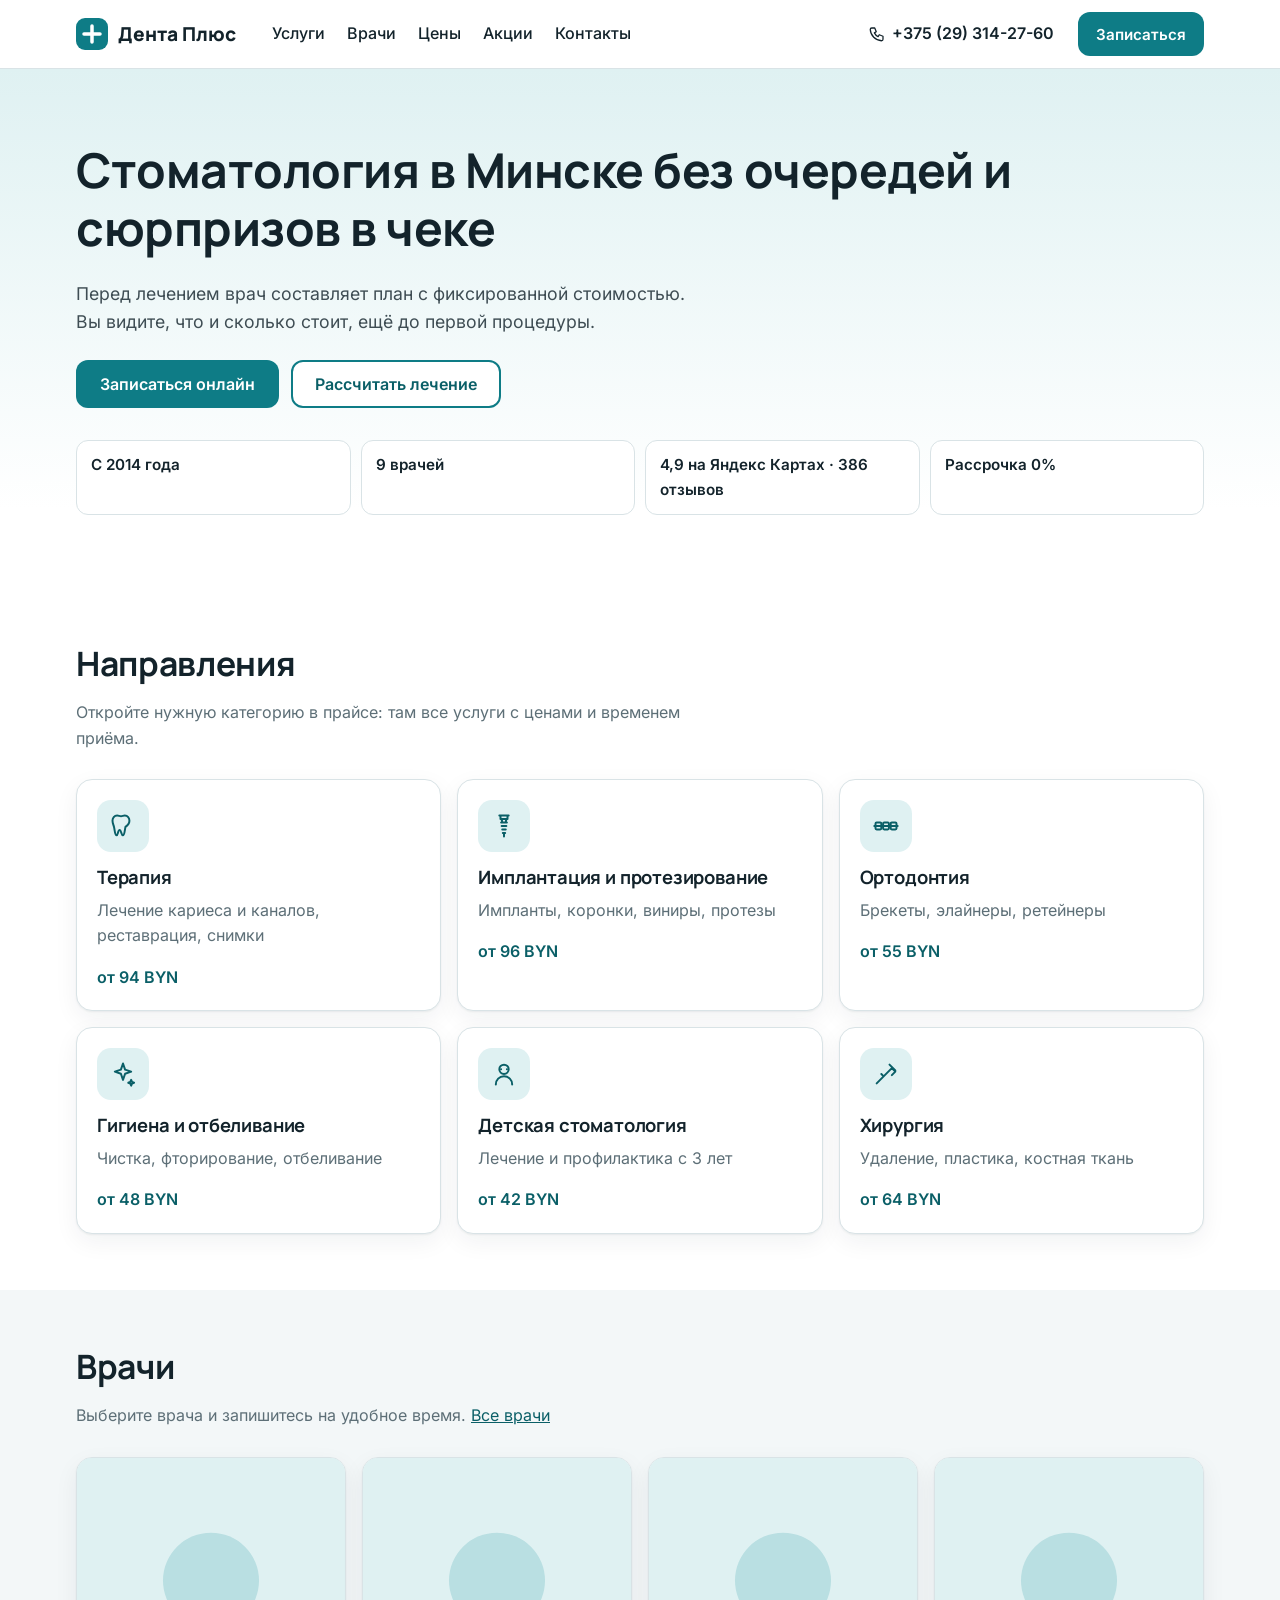
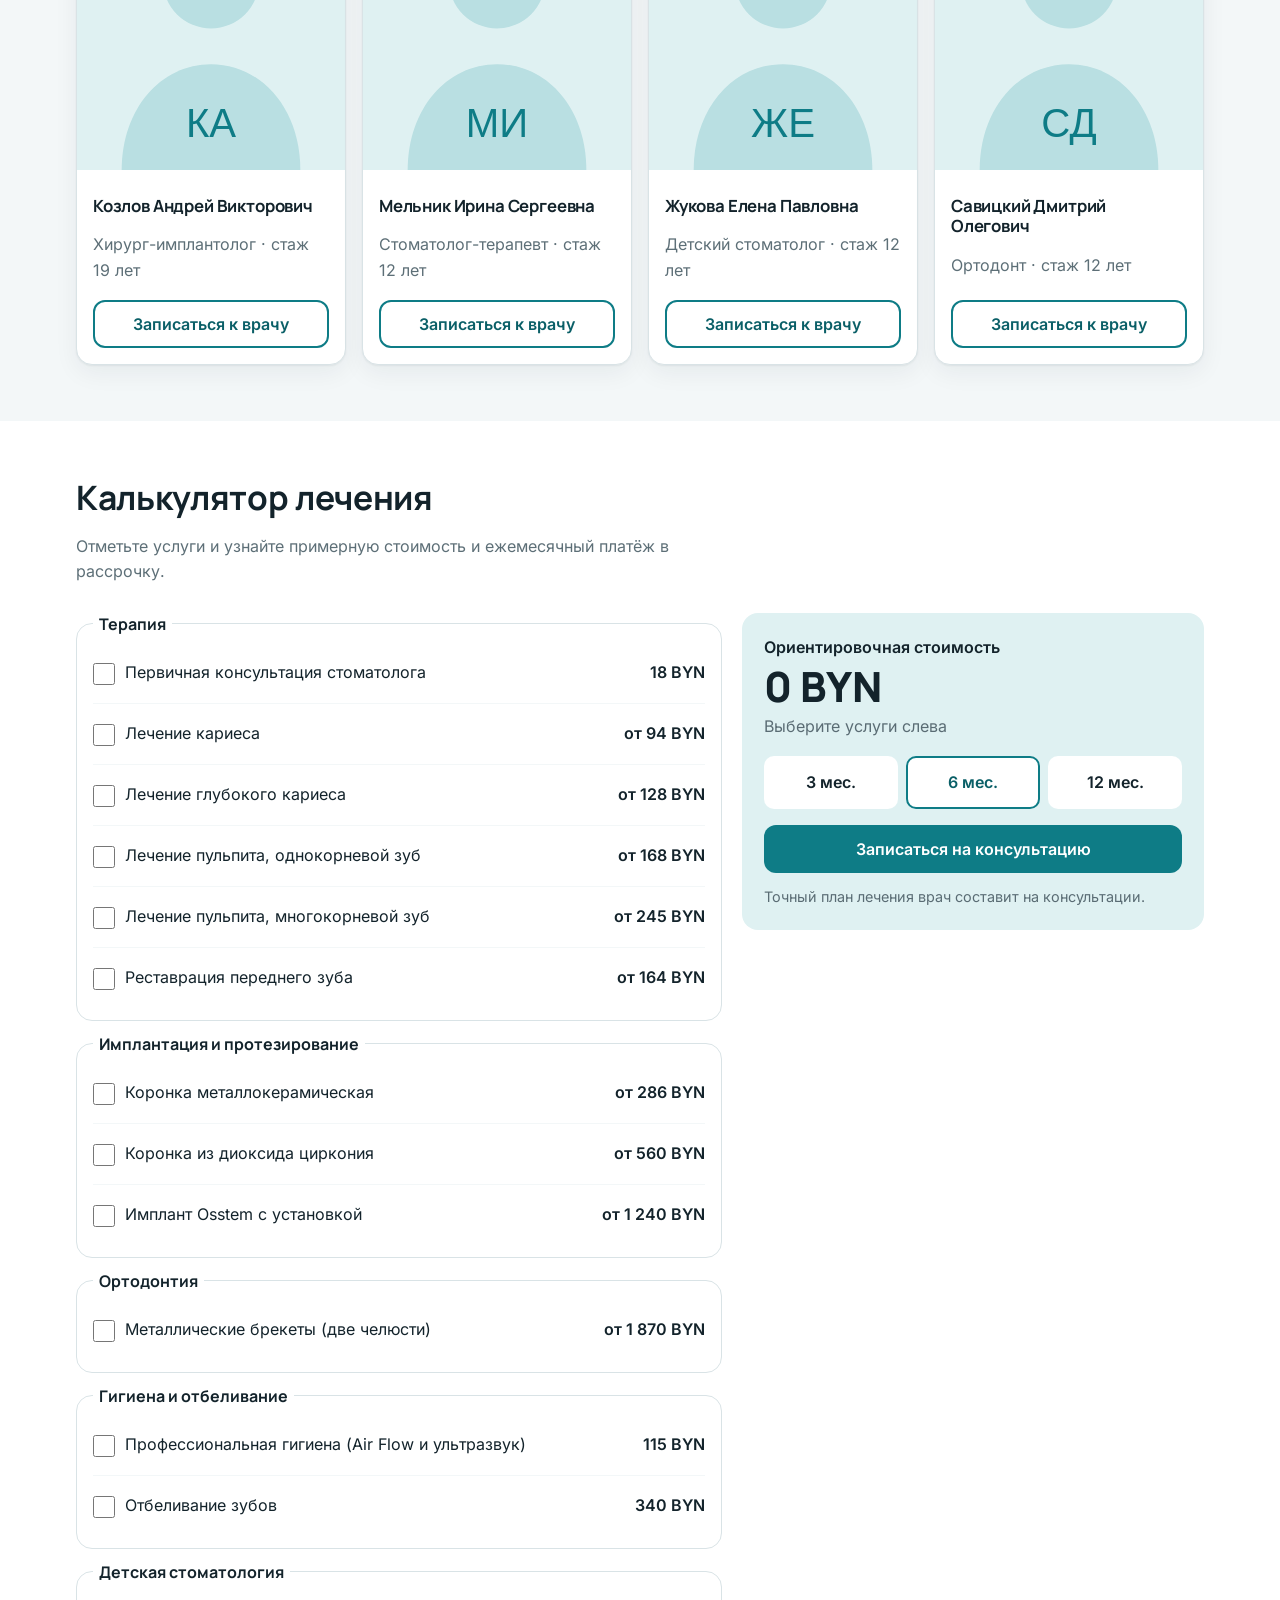
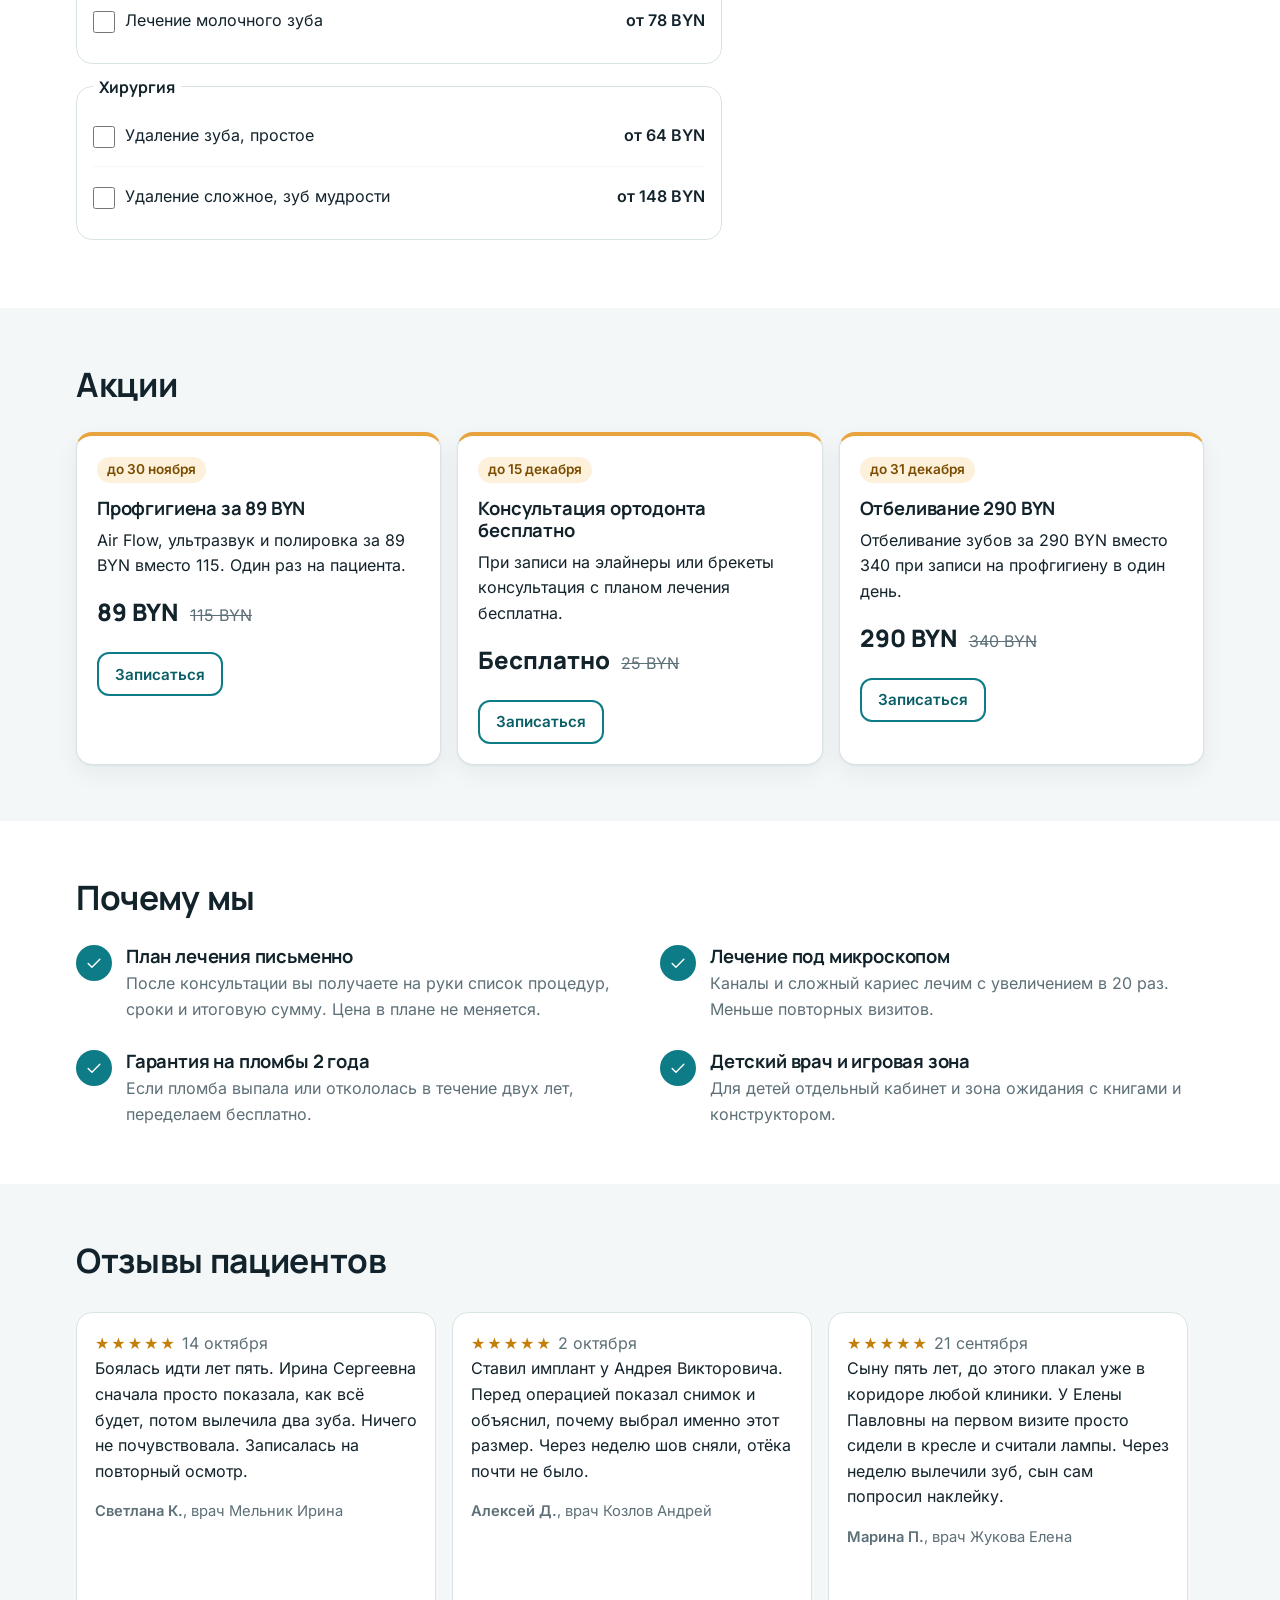
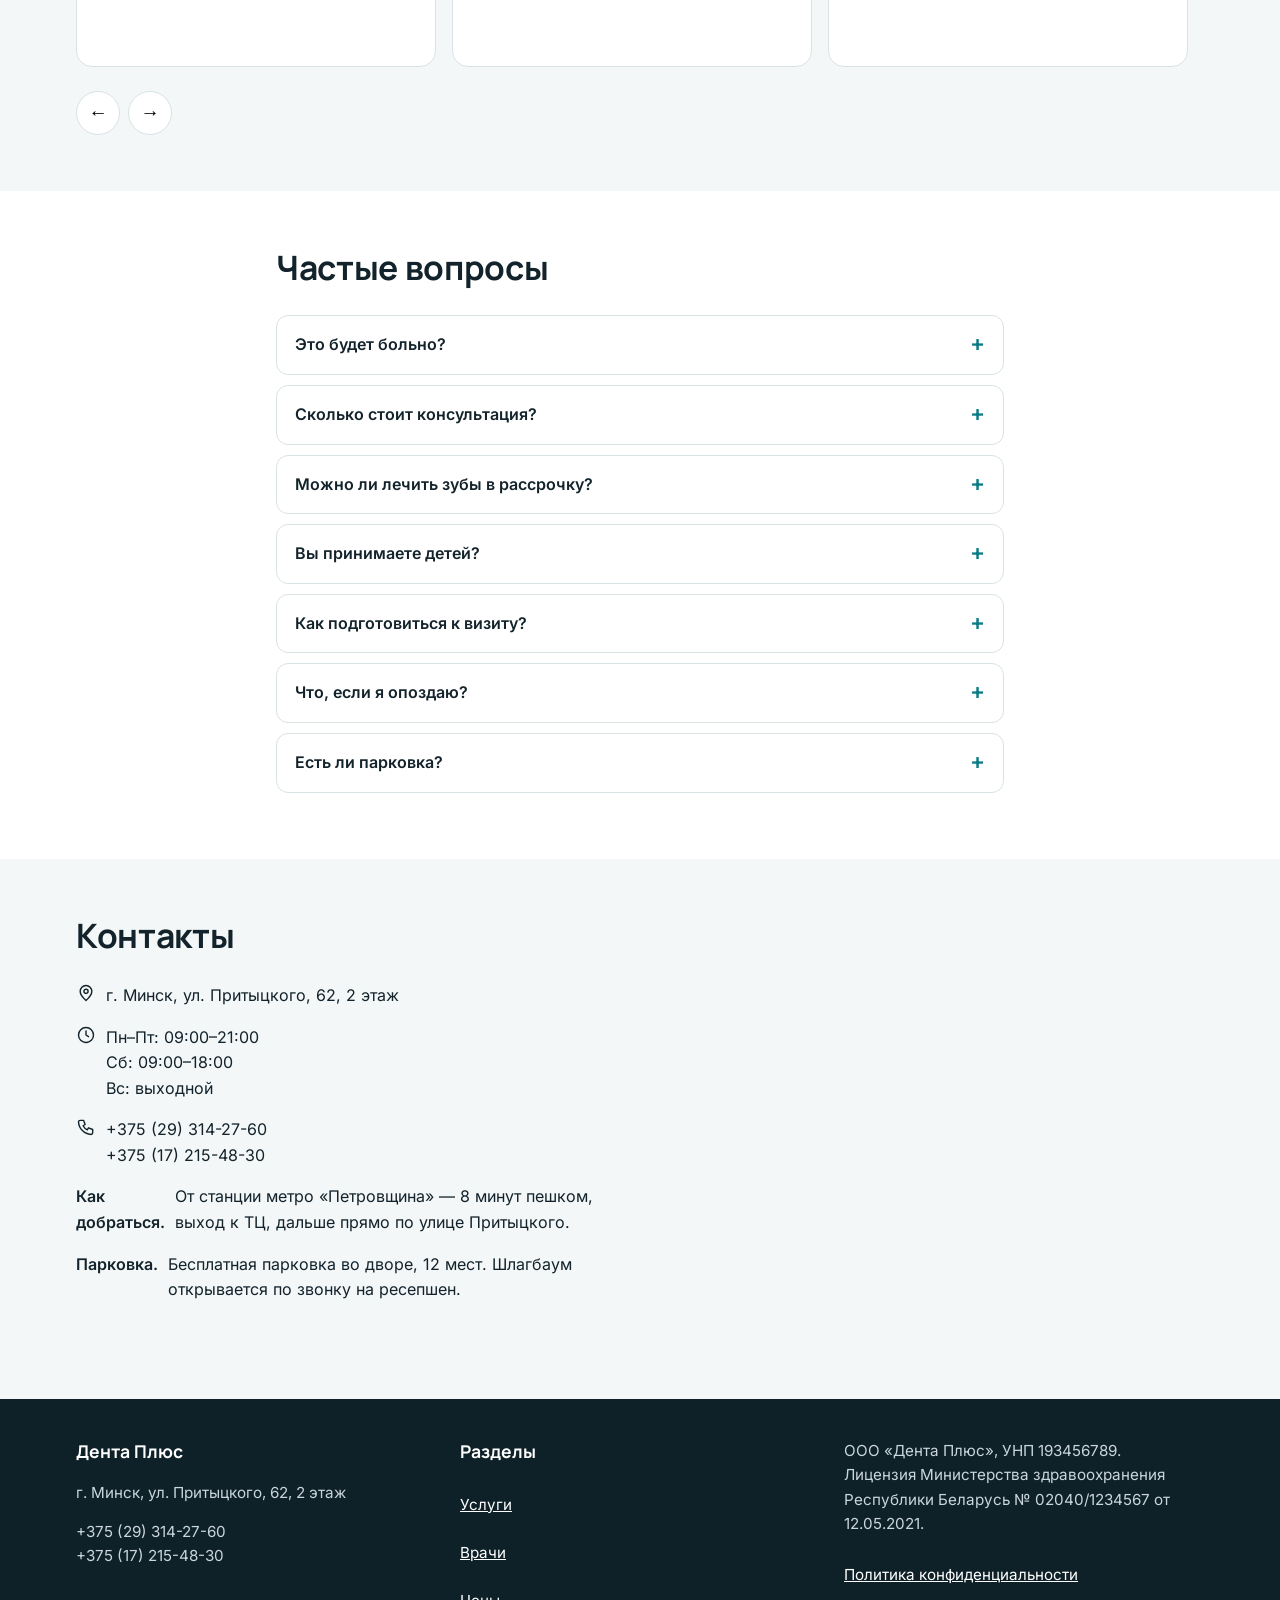
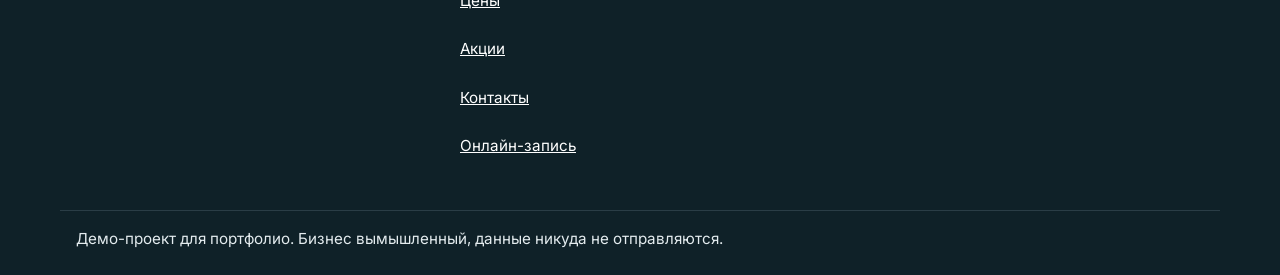
==== commit d3067762: "QA: локальные шрифты с предзагрузкой без сдвига шапки Co-Authored-By: Codex <noreply@openai.com>" ====
--- a/index.html
+++ b/index.html
@@ -15,9 +15,9 @@
 <meta property="og:image" content="https://images.unsplash.com/photo-1629909613654-28e377c37b09?auto=format&fit=crop&w=1200&h=630&q=75">
 <meta name="theme-color" content="#0e7c86">
 <link rel="icon" href="favicon.svg" type="image/svg+xml">
-<link rel="preconnect" href="https://fonts.googleapis.com">
-<link rel="preconnect" href="https://fonts.gstatic.com" crossorigin>
-<link rel="stylesheet" href="https://fonts.googleapis.com/css2?family=Inter:wght@400;500;600&family=Manrope:wght@700;800&display=swap&subset=cyrillic">
+<link rel="preload" href="fonts/inter-cyrillic-78ce1fc6.woff2" as="font" type="font/woff2" crossorigin>
+<link rel="preload" href="fonts/manrope-cyrillic-56b71846.woff2" as="font" type="font/woff2" crossorigin>
+<link rel="stylesheet" href="css/fonts.css">
 <link rel="stylesheet" href="css/style.css">
 <script type="application/ld+json">{"@context":"https://schema.org","@type":"Dentist","name":"Дента Плюс","url":"https://nkorshun.dev/denta-plus/","telephone":"+375293142760","address":{"@type":"PostalAddress","streetAddress":"ул. Притыцкого, 62","addressLocality":"Минск","addressCountry":"BY"},"geo":{"@type":"GeoCoordinates","latitude":53.9061,"longitude":27.4343},"openingHoursSpecification":[{"@type":"OpeningHoursSpecification","dayOfWeek":["Monday","Tuesday","Wednesday","Thursday","Friday"],"opens":"09:00","closes":"21:00"},{"@type":"OpeningHoursSpecification","dayOfWeek":"Saturday","opens":"09:00","closes":"18:00"}],"aggregateRating":{"@type":"AggregateRating","ratingValue":"4.9","reviewCount":"386"}}</script>
 </head>
--- a/css/fonts.css
+++ b/css/fonts.css
@@ -0,0 +1,81 @@
+/* Local Google Fonts: original families, Latin and Cyrillic subsets. */
+@font-face {
+  font-family: 'Inter';
+  font-style: normal;
+  font-weight: 400;
+  font-display: swap;
+  src: url(../fonts/inter-cyrillic-78ce1fc6.woff2) format('woff2');
+  unicode-range: U+0301, U+0400-045F, U+0490-0491, U+04B0-04B1, U+2116;
+}
+@font-face {
+  font-family: 'Inter';
+  font-style: normal;
+  font-weight: 400;
+  font-display: swap;
+  src: url(../fonts/inter-latin-f90dc0be.woff2) format('woff2');
+  unicode-range: U+0000-00FF, U+0131, U+0152-0153, U+02BB-02BC, U+02C6, U+02DA, U+02DC, U+0304, U+0308, U+0329, U+2000-206F, U+20AC, U+2122, U+2191, U+2193, U+2212, U+2215, U+FEFF, U+FFFD;
+}
+@font-face {
+  font-family: 'Inter';
+  font-style: normal;
+  font-weight: 500;
+  font-display: swap;
+  src: url(../fonts/inter-cyrillic-78ce1fc6.woff2) format('woff2');
+  unicode-range: U+0301, U+0400-045F, U+0490-0491, U+04B0-04B1, U+2116;
+}
+@font-face {
+  font-family: 'Inter';
+  font-style: normal;
+  font-weight: 500;
+  font-display: swap;
+  src: url(../fonts/inter-latin-f90dc0be.woff2) format('woff2');
+  unicode-range: U+0000-00FF, U+0131, U+0152-0153, U+02BB-02BC, U+02C6, U+02DA, U+02DC, U+0304, U+0308, U+0329, U+2000-206F, U+20AC, U+2122, U+2191, U+2193, U+2212, U+2215, U+FEFF, U+FFFD;
+}
+@font-face {
+  font-family: 'Inter';
+  font-style: normal;
+  font-weight: 600;
+  font-display: swap;
+  src: url(../fonts/inter-cyrillic-78ce1fc6.woff2) format('woff2');
+  unicode-range: U+0301, U+0400-045F, U+0490-0491, U+04B0-04B1, U+2116;
+}
+@font-face {
+  font-family: 'Inter';
+  font-style: normal;
+  font-weight: 600;
+  font-display: swap;
+  src: url(../fonts/inter-latin-f90dc0be.woff2) format('woff2');
+  unicode-range: U+0000-00FF, U+0131, U+0152-0153, U+02BB-02BC, U+02C6, U+02DA, U+02DC, U+0304, U+0308, U+0329, U+2000-206F, U+20AC, U+2122, U+2191, U+2193, U+2212, U+2215, U+FEFF, U+FFFD;
+}
+@font-face {
+  font-family: 'Manrope';
+  font-style: normal;
+  font-weight: 700;
+  font-display: swap;
+  src: url(../fonts/manrope-cyrillic-56b71846.woff2) format('woff2');
+  unicode-range: U+0301, U+0400-045F, U+0490-0491, U+04B0-04B1, U+2116;
+}
+@font-face {
+  font-family: 'Manrope';
+  font-style: normal;
+  font-weight: 700;
+  font-display: swap;
+  src: url(../fonts/manrope-latin-1fa1bb46.woff2) format('woff2');
+  unicode-range: U+0000-00FF, U+0131, U+0152-0153, U+02BB-02BC, U+02C6, U+02DA, U+02DC, U+0304, U+0308, U+0329, U+2000-206F, U+20AC, U+2122, U+2191, U+2193, U+2212, U+2215, U+FEFF, U+FFFD;
+}
+@font-face {
+  font-family: 'Manrope';
+  font-style: normal;
+  font-weight: 800;
+  font-display: swap;
+  src: url(../fonts/manrope-cyrillic-56b71846.woff2) format('woff2');
+  unicode-range: U+0301, U+0400-045F, U+0490-0491, U+04B0-04B1, U+2116;
+}
+@font-face {
+  font-family: 'Manrope';
+  font-style: normal;
+  font-weight: 800;
+  font-display: swap;
+  src: url(../fonts/manrope-latin-1fa1bb46.woff2) format('woff2');
+  unicode-range: U+0000-00FF, U+0131, U+0152-0153, U+02BB-02BC, U+02C6, U+02DA, U+02DC, U+0304, U+0308, U+0329, U+2000-206F, U+20AC, U+2122, U+2191, U+2193, U+2212, U+2215, U+FEFF, U+FFFD;
+}
